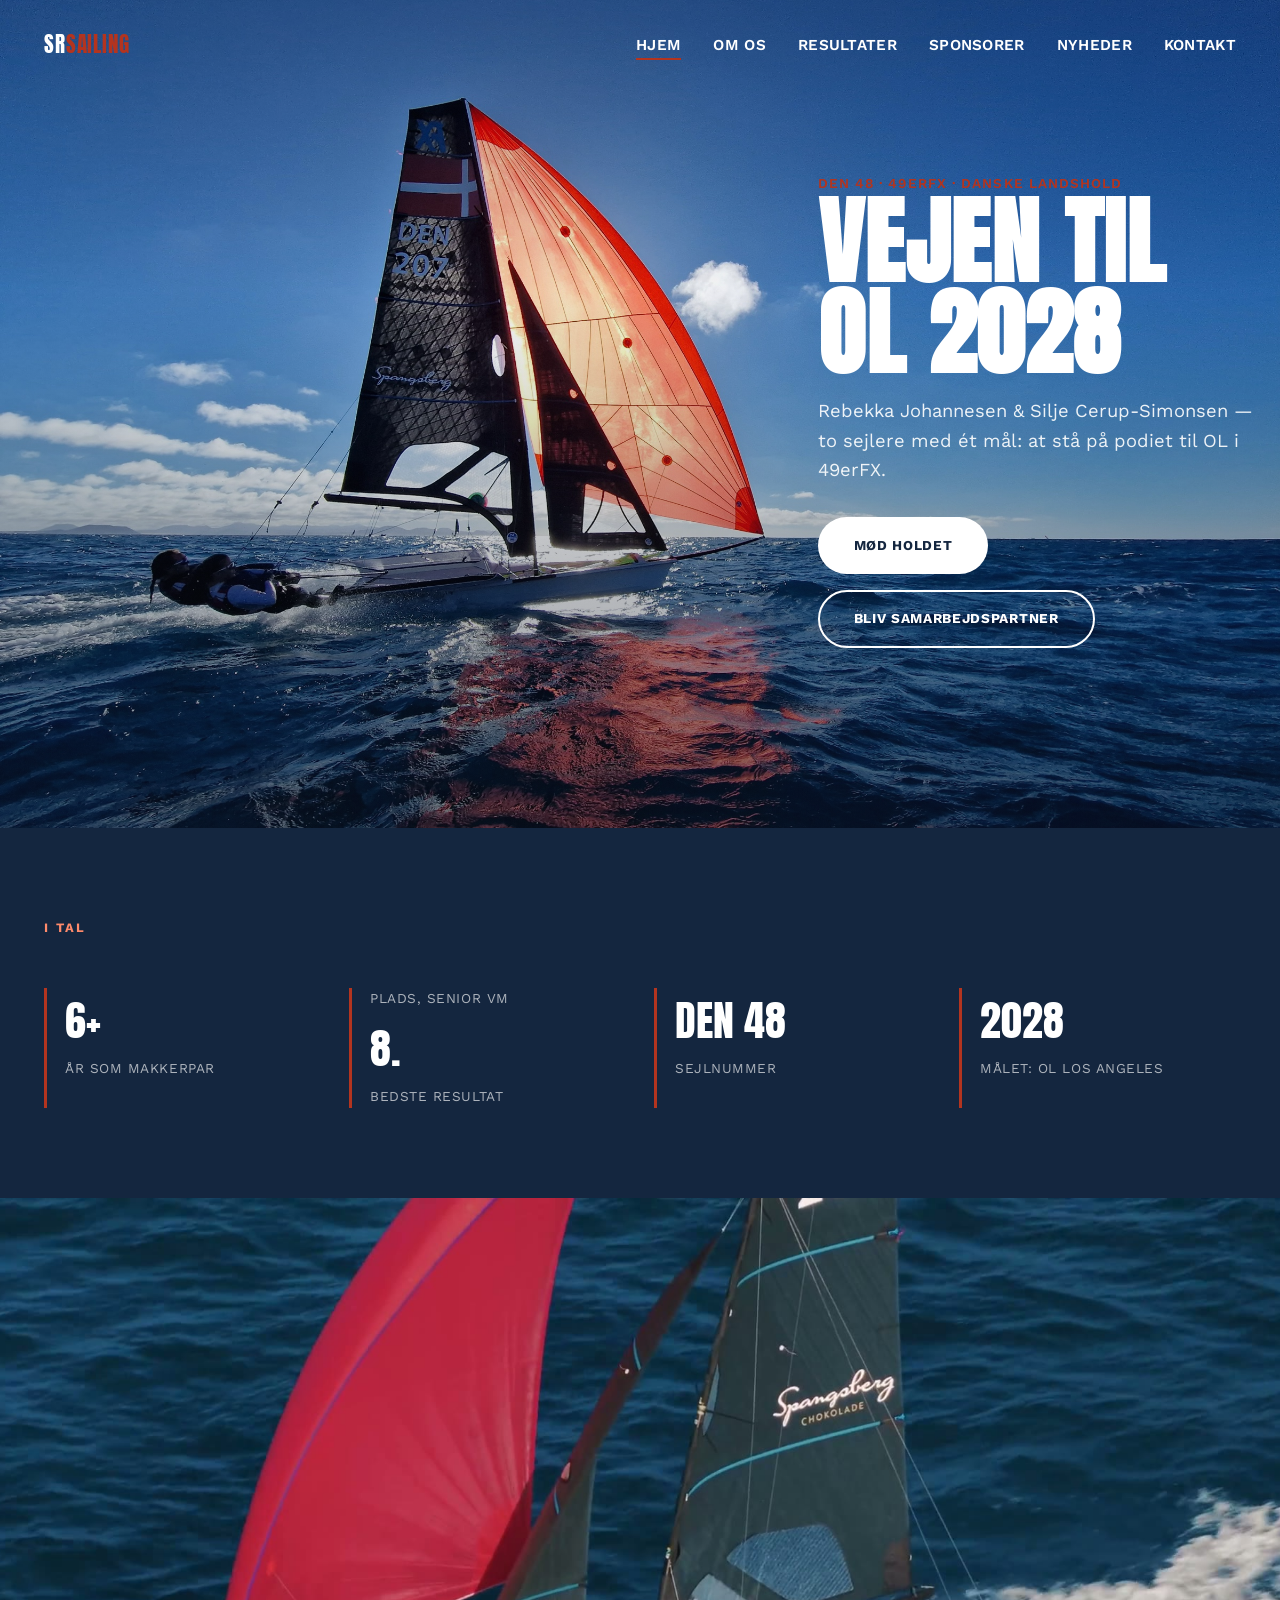
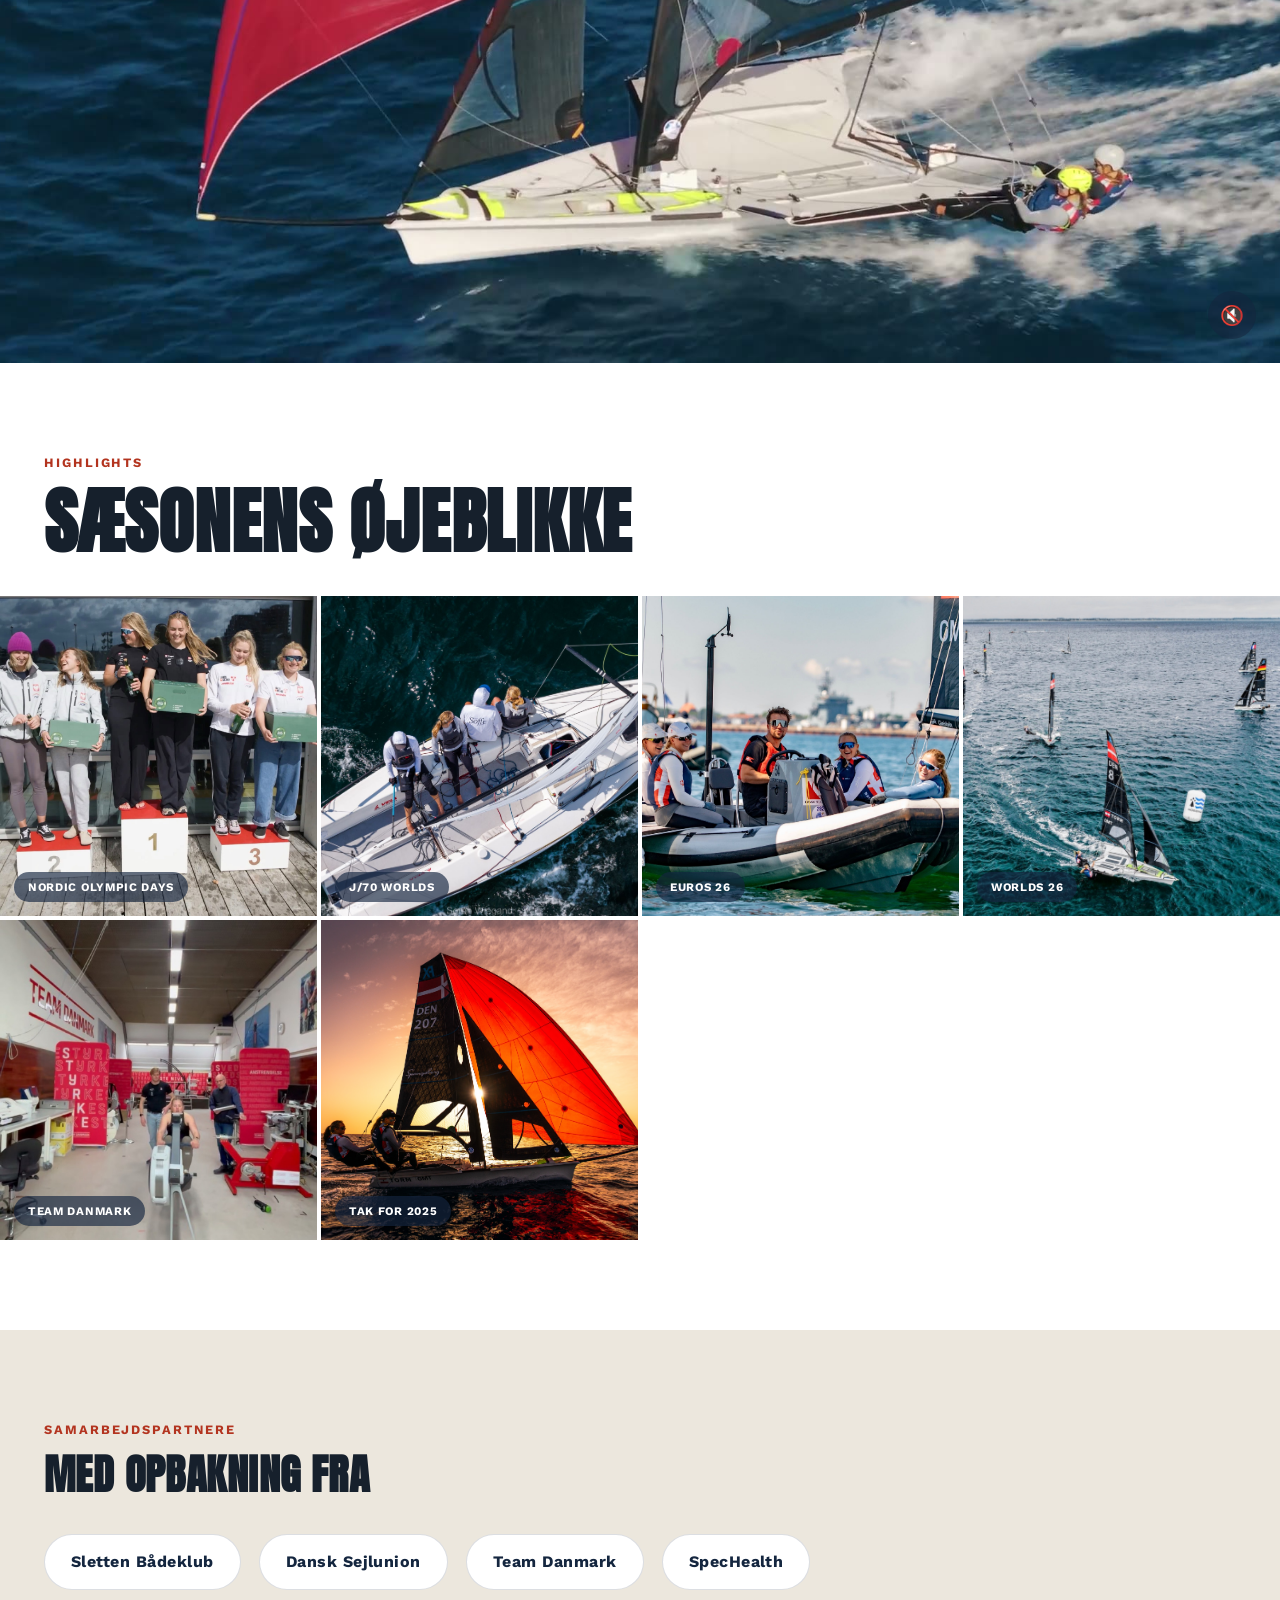
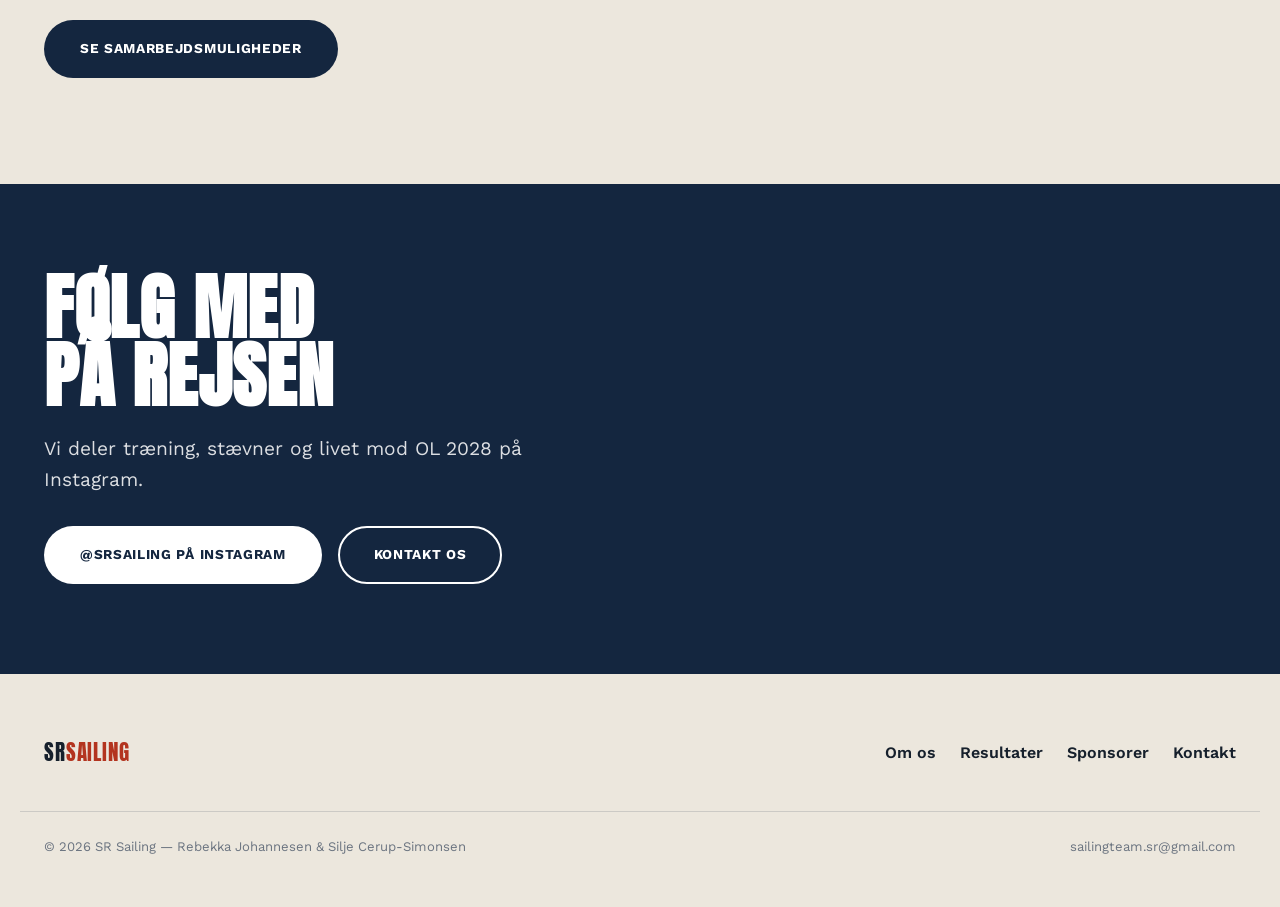
==== index.html @ 43869b96 "Move marquee to bottom of Nyheder hero, bigger text, lighter photo overlay - Marquee now sits at the" ====
<!DOCTYPE html>
<html lang="da">
<head>
<meta charset="UTF-8">
<meta name="viewport" content="width=device-width, initial-scale=1.0">
<title>SR Sailing — DEN 48 · Vejen til OL 2028</title>
<meta name="description" content="Rebekka Johannesen &amp; Silje Cerup-Simonsen sejler 49erFX DEN 48 på det danske landshold, med kurs mod OL 2028.">
<link rel="preconnect" href="https://fonts.googleapis.com">
<link href="https://fonts.googleapis.com/css2?family=Anton&family=Work+Sans:wght@400;500;600;700;800&display=swap" rel="stylesheet">
<link rel="stylesheet" href="assets/css/style.css">
</head>
<body>

<header class="site-header">
  <div class="container">
    <a href="index.html" class="brand">SR<span>SAILING</span></a>
    <button class="nav-toggle" aria-label="Menu">&#9776;</button>
    <ul class="nav-links">
      <li><a href="index.html" class="active">Hjem</a></li>
      <li><a href="om-os.html">Om os</a></li>
      <li><a href="resultater.html">Resultater</a></li>
      <li><a href="sponsorer.html">Sponsorer</a></li>
      <li><a href="blog.html">Nyheder</a></li>
      <li><a href="kontakt.html">Kontakt</a></li>
    </ul>
  </div>
</header>

<section class="hero" style="background-image: url('assets/images/bluesky-spinnaker.jpg');">
  <div class="container hero-content align-right">
    <span class="hero-meta">DEN 48 · 49erFX · Danske Landshold</span>
    <h1>Vejen til OL 2028</h1>
    <p>Rebekka Johannesen &amp; Silje Cerup-Simonsen — to sejlere med ét mål: at stå på podiet til OL i 49erFX.</p>
    <div class="hero-actions">
      <a href="om-os.html" class="btn btn-light">Mød holdet</a>
      <a href="sponsorer.html" class="btn btn-outline">Bliv samarbejdspartner</a>
    </div>
  </div>
</section>

<section class="section-navy">
  <div class="container">
    <span class="eyebrow">I tal</span>
    <div class="stats-row reveal">
      <div class="stat">
        <span class="num">6+</span>
        <span class="label">År som makkerpar</span>
      </div>
      <div class="stat">
        <span class="label" style="display:block; margin-bottom:6px;">Plads, Senior VM</span>
        <span class="num">8.</span>
        <span class="label">Bedste resultat</span>
      </div>
      <div class="stat">
        <span class="num">DEN 48</span>
        <span class="label">Sejlnummer</span>
      </div>
      <div class="stat">
        <span class="num">2028</span>
        <span class="label">Målet: OL Los Angeles</span>
      </div>
    </div>
  </div>
</section>

<div class="video-feature">
  <video id="lanzarote-video" autoplay muted loop playsinline webkit-playsinline preload="auto" poster="assets/images/lanzarote-sejlads-poster.jpg">
    <source src="assets/video/lanzarote-sejlads.mp4" type="video/mp4">
  </video>
  <button class="mute-toggle" type="button" aria-label="Slå lyd til/fra">&#128264;</button>
  <script>
    (function () {
      var v = document.getElementById("lanzarote-video");
      if (v) { v.muted = true; v.play().catch(function () {}); }
    })();
  </script>
</div>

<section>
  <div class="container">
    <span class="eyebrow">Highlights</span>
    <h2 class="big-title">Sæsonens øjeblikke</h2>
  </div>
  <div class="gallery reveal">
    <a class="gallery-item" href="blog.html#nordic-olympic-days">
      <img src="assets/images/nordic-olympic-days.jpg" alt="Sejrspodie ved Nordic Olympic Days" style="object-position: top;">
      <span class="tag">Nordic Olympic Days</span>
    </a>
    <a class="gallery-item" href="blog.html#j70-worlds">
      <img src="assets/images/j70-worlds.jpg" alt="Rebekka og Silje til J/70 Mixed Plus Worlds">
      <span class="tag">J/70 Worlds</span>
    </a>
    <a class="gallery-item" href="blog.html#euros26">
      <img src="assets/images/euros26-rib.jpg" alt="Holdet efter en sejlads til EM 2026">
      <span class="tag">Euros 26</span>
    </a>
    <a class="gallery-item" href="blog.html#worlds26">
      <img src="assets/images/worlds26-start.jpg" alt="Runder mærket ved VM i Quiberon" style="object-position: bottom;">
      <span class="tag">Worlds 26</span>
    </a>
    <a class="gallery-item" href="blog.html#team-danmark">
      <img src="assets/images/team-danmark-test.jpg" alt="Fysisk test hos Team Danmark">
      <span class="tag">Team Danmark</span>
    </a>
    <a class="gallery-item" href="blog.html#tak-2025">
      <img src="assets/images/hero-sunset.jpg" alt="DEN 48 i solnedgang">
      <span class="tag">Tak for 2025</span>
    </a>
  </div>
</section>

<section class="section-cream">
  <div class="container reveal">
    <span class="eyebrow">Samarbejdspartnere</span>
    <h2 class="big-title" style="font-size: clamp(1.8rem, 4vw, 2.6rem);">Med opbakning fra</h2>
    <div class="sponsor-list">
      <a class="sponsor-pill" href="sponsorer.html#sletten-baadeklub">Sletten Bådeklub</a>
      <a class="sponsor-pill" href="sponsorer.html#dansk-sejlunion">Dansk Sejlunion</a>
      <a class="sponsor-pill" href="sponsorer.html#team-danmark">Team Danmark</a>
      <a class="sponsor-pill" href="sponsorer.html#spechealth">SpecHealth</a>
    </div>
    <p style="margin-top: 30px;"><a href="sponsorer.html" class="btn btn-navy">Se samarbejdsmuligheder</a></p>
  </div>
</section>

<section class="section-navy">
  <div class="container reveal">
    <h2 class="big-title">Følg med<br>på rejsen</h2>
    <p class="lede" style="margin-top: 20px; opacity: 0.85;">Vi deler træning, stævner og livet mod OL 2028 på Instagram.</p>
    <div class="hero-actions" style="margin-top: 30px;">
      <a href="https://www.instagram.com/srsailing" target="_blank" rel="noopener" class="btn btn-light">@srsailing på Instagram</a>
      <a href="kontakt.html" class="btn btn-outline">Kontakt os</a>
    </div>
  </div>
</section>

<footer class="site-footer">
  <div class="container">
    <a href="index.html" class="brand">SR<span>SAILING</span></a>
    <ul class="footer-links" style="list-style:none; padding:0;">
      <li><a href="om-os.html">Om os</a></li>
      <li><a href="resultater.html">Resultater</a></li>
      <li><a href="sponsorer.html">Sponsorer</a></li>
      <li><a href="kontakt.html">Kontakt</a></li>
    </ul>
  </div>
  <div class="container footer-bottom">
    <span>&copy; 2026 SR Sailing — Rebekka Johannesen &amp; Silje Cerup-Simonsen</span>
    <span>sailingteam.sr@gmail.com</span>
  </div>
</footer>

<script src="assets/js/main.js"></script>
</body>
</html>
---- assets/css/style.css ----
/* SR Sailing — DEN 48 · 49erFX · OL 2028 */

:root {
  --navy: #14263f;
  --navy-light: #1f3a5c;
  --cream: #ece7dd;
  --white: #ffffff;
  --ink: #16202c;
  --red: #b3341f;
  --muted: #6b7480;
  --radius-pill: 999px;
  --max-width: 1240px;
}

* { box-sizing: border-box; }
html { scroll-behavior: smooth; }

body {
  margin: 0;
  font-family: "Work Sans", -apple-system, BlinkMacSystemFont, "Segoe UI", sans-serif;
  color: var(--ink);
  background: var(--white);
  line-height: 1.6;
}

h1, h2, h3, .display {
  font-family: "Anton", "Arial Narrow", sans-serif;
  text-transform: uppercase;
  letter-spacing: 0.01em;
  line-height: 0.95;
  margin: 0;
}

a { color: inherit; text-decoration: none; }
img { max-width: 100%; display: block; }

.container {
  max-width: var(--max-width);
  margin: 0 auto;
  padding: 0 24px;
}

/* ---------- Header / Nav ---------- */

.site-header {
  position: absolute;
  top: 0; left: 0; right: 0;
  z-index: 50;
  padding: 28px 0;
}

.site-header.solid {
  position: relative;
  background: var(--navy);
  padding: 20px 0;
}

.site-header .container {
  display: flex;
  align-items: center;
  justify-content: space-between;
}

.brand {
  font-family: "Anton", sans-serif;
  font-size: 1.3rem;
  color: var(--white);
  letter-spacing: 0.04em;
}

.brand span { color: var(--red); }

.nav-links {
  display: flex;
  gap: 32px;
  list-style: none;
  margin: 0;
  padding: 0;
}

.nav-links a {
  color: var(--white);
  font-weight: 600;
  font-size: 0.95rem;
  letter-spacing: 0.02em;
  text-transform: uppercase;
  border-bottom: 2px solid transparent;
  padding-bottom: 4px;
  transition: border-color 0.2s ease;
}

.nav-links a:hover,
.nav-links a.active {
  border-color: var(--red);
}

.nav-toggle {
  display: none;
  background: none;
  border: none;
  color: var(--white);
  font-size: 1.6rem;
  cursor: pointer;
}

@media (max-width: 820px) {
  .nav-toggle { display: block; }
  .nav-links {
    position: fixed;
    inset: 0 0 0 auto;
    width: 78%;
    max-width: 320px;
    background: var(--navy);
    flex-direction: column;
    padding: 100px 32px;
    gap: 26px;
    transform: translateX(100%);
    transition: transform 0.3s ease;
  }
  .nav-links.open { transform: translateX(0); }
}

/* ---------- Hero ---------- */

.hero {
  position: relative;
  min-height: 92vh;
  display: flex;
  align-items: flex-end;
  color: var(--white);
  background-size: cover;
  background-position: center;
  overflow: hidden;
}

.hero::after {
  content: "";
  position: absolute;
  inset: 0;
  background: linear-gradient(180deg, rgba(10,18,30,0.22) 0%, rgba(10,18,30,0.05) 35%, rgba(10,18,30,0.48) 100%);
}

.hero-content {
  position: relative;
  z-index: 2;
  padding-bottom: 90px;
  min-width: 0;
}

.hero h1 {
  font-size: clamp(2.6rem, 8vw, 6rem);
  max-width: 900px;
}

.hero p {
  margin-top: 18px;
  font-size: 1.15rem;
  max-width: 520px;
  color: rgba(255,255,255,0.9);
}

.hero-meta {
  margin-top: 8px;
  font-weight: 600;
  letter-spacing: 0.08em;
  text-transform: uppercase;
  font-size: 0.85rem;
  color: var(--red);
}

.hero-actions {
  margin-top: 32px;
  display: flex;
  gap: 16px;
  flex-wrap: wrap;
}

.hero-content.align-right {
  text-align: left;
  margin-left: 62%;
  max-width: 38%;
  padding-right: 24px;
  flex-shrink: 0;
}

@media (max-width: 900px) {
  .hero-content.align-right {
    margin-left: 0;
    max-width: none;
    padding-right: 24px;
    flex-shrink: 1;
    width: 100%;
  }
  .hero-content.align-right .hero-actions {
    justify-content: flex-start;
  }
}

/* ---------- Buttons ---------- */

.btn {
  display: inline-block;
  padding: 16px 34px;
  border-radius: var(--radius-pill);
  font-weight: 700;
  text-transform: uppercase;
  letter-spacing: 0.05em;
  font-size: 0.85rem;
  transition: transform 0.15s ease, background 0.2s ease;
  border: 2px solid transparent;
}

.btn:hover { transform: translateY(-2px); }

.btn-light { background: var(--white); color: var(--navy); }
.btn-light:hover { background: var(--cream); }

.btn-outline { border-color: var(--white); color: var(--white); }
.btn-outline:hover { background: var(--white); color: var(--navy); }

.btn-navy { background: var(--navy); color: var(--white); }
.btn-navy:hover { background: var(--navy-light); }

.btn-red { background: var(--red); color: var(--white); }

/* ---------- Sections ---------- */

section { padding: 90px 0; }

.section-navy { background: var(--navy); color: var(--white); }
.section-cream { background: var(--cream); }

.eyebrow {
  text-transform: uppercase;
  letter-spacing: 0.15em;
  font-size: 0.8rem;
  font-weight: 700;
  color: var(--red);
  margin-bottom: 14px;
  display: block;
}

.section-navy .eyebrow { color: #ff8a6b; }

.big-title {
  font-size: clamp(2.2rem, 6vw, 4.5rem);
  margin-bottom: 24px;
}

.two-col {
  display: grid;
  grid-template-columns: 1fr 1fr;
  gap: 60px;
  align-items: start;
}

@media (max-width: 780px) {
  .two-col { grid-template-columns: 1fr; gap: 32px; }
}

.lede { font-size: 1.2rem; max-width: 46ch; }

/* ---------- Stats ---------- */

.stats-row {
  display: grid;
  grid-template-columns: repeat(4, 1fr);
  gap: 28px;
  margin-top: 50px;
}

@media (max-width: 780px) {
  .stats-row { grid-template-columns: repeat(2, 1fr); }
}

.stat {
  border-left: 3px solid var(--red);
  padding-left: 18px;
}

.stat .num {
  font-family: "Anton", sans-serif;
  font-size: 2.6rem;
  display: block;
}

.stat .label {
  font-size: 0.85rem;
  color: var(--muted);
  text-transform: uppercase;
  letter-spacing: 0.04em;
}

.section-navy .stat .label { color: rgba(255,255,255,0.65); }

/* ---------- Gallery ---------- */

.gallery {
  display: grid;
  grid-template-columns: repeat(4, 1fr);
  gap: 4px;
  margin-top: 40px;
}

.gallery img {
  width: 100%;
  height: 320px;
  object-fit: cover;
}

@media (max-width: 900px) {
  .gallery { grid-template-columns: repeat(2, 1fr); }
  .gallery img { height: 220px; }
}

.gallery-item {
  position: relative;
  overflow: hidden;
  display: block;
  cursor: pointer;
}

.gallery-item img {
  transition: transform 0.4s ease;
}

.gallery-item:hover img {
  transform: scale(1.05);
}

.gallery-item .tag {
  position: absolute;
  left: 14px;
  bottom: 14px;
  color: var(--white);
  font-weight: 700;
  text-transform: uppercase;
  font-size: 0.72rem;
  letter-spacing: 0.06em;
  padding: 6px 14px;
  background: rgba(20,38,63,0.65);
  border-radius: var(--radius-pill);
}

/* ---------- Cards ---------- */

.card {
  background: var(--white);
  border-radius: 4px;
  padding: 36px;
  box-shadow: 0 12px 40px rgba(20, 38, 63, 0.08);
}

.people-grid {
  display: grid;
  grid-template-columns: 1fr 1fr;
  gap: 40px;
  margin-top: 50px;
}

@media (max-width: 780px) {
  .people-grid { grid-template-columns: 1fr; }
}

.person-card img {
  width: 100%;
  height: 340px;
  object-fit: cover;
  margin-bottom: 20px;
}

.person-card h3 { font-size: 1.6rem; margin-bottom: 4px; }
.person-role {
  color: var(--red);
  font-weight: 700;
  text-transform: uppercase;
  font-size: 0.8rem;
  letter-spacing: 0.06em;
  display: block;
  margin-bottom: 14px;
}

/* ---------- Timeline / Results ---------- */

.timeline { margin-top: 50px; }

.timeline-group { margin-bottom: 50px; }

.timeline-group h3 {
  font-size: 1.5rem;
  margin-bottom: 22px;
  padding-bottom: 12px;
  border-bottom: 3px solid var(--red);
  display: inline-block;
}

.result-row {
  display: flex;
  justify-content: space-between;
  align-items: baseline;
  gap: 20px;
  padding: 18px 0;
  border-bottom: 1px solid rgba(20,38,63,0.1);
}

.result-row .year {
  font-family: "Anton", sans-serif;
  font-size: 1.1rem;
  color: var(--red);
  min-width: 64px;
}

.result-row .what { flex: 1; font-weight: 600; }
.result-row .place { color: var(--muted); font-size: 0.95rem; }

.badge {
  display: inline-block;
  background: var(--navy);
  color: var(--white);
  font-size: 0.7rem;
  font-weight: 700;
  text-transform: uppercase;
  letter-spacing: 0.05em;
  padding: 4px 10px;
  border-radius: var(--radius-pill);
  margin-left: 10px;
}

/* ---------- Sponsors ---------- */

.sponsor-list {
  display: flex;
  flex-wrap: wrap;
  gap: 18px;
  margin-top: 40px;
}

.sponsor-pill {
  display: inline-block;
  background: rgba(255,255,255,0.08);
  border: 1px solid rgba(255,255,255,0.25);
  padding: 14px 26px;
  border-radius: var(--radius-pill);
  font-weight: 700;
  letter-spacing: 0.03em;
  transition: transform 0.2s ease, box-shadow 0.2s ease;
}

.sponsor-pill:hover {
  transform: translateY(-3px);
  box-shadow: 0 10px 24px rgba(20, 38, 63, 0.15);
}

.section-cream .sponsor-pill {
  background: var(--white);
  border: 1px solid rgba(20,38,63,0.15);
  color: var(--navy);
}

.offer-grid {
  display: grid;
  grid-template-columns: repeat(3, 1fr);
  gap: 30px;
  margin-top: 50px;
}

@media (max-width: 900px) {
  .offer-grid { grid-template-columns: 1fr; }
}

.offer-card h3 {
  font-size: 1.15rem;
  margin-bottom: 12px;
  text-transform: none;
  font-family: "Work Sans", sans-serif;
  font-weight: 800;
}

/* ---------- Blog ---------- */

.post-grid {
  display: grid;
  grid-template-columns: repeat(2, 1fr);
  gap: 36px;
  margin-top: 50px;
}

@media (max-width: 780px) {
  .post-grid { grid-template-columns: 1fr; }
}

.post-card img {
  width: 100%;
  height: 240px;
  object-fit: cover;
  margin-bottom: 20px;
}

.post-date {
  text-transform: uppercase;
  font-size: 0.78rem;
  letter-spacing: 0.06em;
  color: var(--red);
  font-weight: 700;
}

.post-card h3 { margin-top: 8px; font-size: 1.4rem; }

/* ---------- Contact ---------- */

.contact-grid {
  display: grid;
  grid-template-columns: 1fr 1fr;
  gap: 50px;
  margin-top: 40px;
}

@media (max-width: 780px) {
  .contact-grid { grid-template-columns: 1fr; }
}

.contact-item {
  padding: 26px 0;
  border-bottom: 1px solid rgba(255,255,255,0.15);
}

.contact-item .label {
  text-transform: uppercase;
  font-size: 0.78rem;
  letter-spacing: 0.06em;
  color: rgba(255,255,255,0.6);
  display: block;
  margin-bottom: 6px;
}

.contact-item a, .contact-item span.value {
  font-size: 1.2rem;
  font-weight: 700;
}

/* ---------- Footer ---------- */

.site-footer {
  background: var(--cream);
  padding: 50px 0;
}

.site-footer .container {
  display: flex;
  justify-content: space-between;
  align-items: center;
  flex-wrap: wrap;
  gap: 20px;
}

.site-footer .brand { color: var(--ink); }
.site-footer .brand span { color: var(--red); }

.footer-links {
  display: flex;
  gap: 24px;
  font-weight: 600;
}

.footer-bottom {
  margin-top: 30px;
  padding-top: 24px;
  border-top: 1px solid rgba(20,38,63,0.15);
  font-size: 0.82rem;
  color: var(--muted);
  display: flex;
  justify-content: space-between;
  flex-wrap: wrap;
  gap: 10px;
}

/* ---------- Page hero (inner pages) ---------- */

.page-hero {
  background: var(--navy);
  color: var(--white);
  padding: 180px 0 70px;
}

.page-hero .eyebrow { color: #ff8a6b; }
.page-hero h1 {
  font-size: clamp(2.2rem, 7vw, 4rem);
  animation: slideInLeft 0.7s cubic-bezier(0.2, 0.8, 0.2, 1) both;
}

.page-hero .eyebrow {
  display: inline-block;
  animation: slideInLeft 0.5s cubic-bezier(0.2, 0.8, 0.2, 1) both;
}

@keyframes slideInLeft {
  from {
    opacity: 0;
    transform: translateX(-50px);
  }
  to {
    opacity: 1;
    transform: translateX(0);
  }
}

@media (prefers-reduced-motion: reduce) {
  .page-hero h1,
  .page-hero .eyebrow {
    animation: none;
  }
}

.reveal {
  opacity: 0;
  transform: translateY(28px);
  transition: opacity 0.7s ease, transform 0.7s ease;
}

.reveal.is-visible {
  opacity: 1;
  transform: translateY(0);
}

@media (prefers-reduced-motion: reduce) {
  .reveal {
    opacity: 1;
    transform: none;
    transition: none;
  }
}

.sr-only {
  position: absolute;
  width: 1px;
  height: 1px;
  padding: 0;
  margin: -1px;
  overflow: hidden;
  clip: rect(0, 0, 0, 0);
  white-space: nowrap;
  border: 0;
}

.marquee {
  position: relative;
  width: 100%;
  overflow: hidden;
  margin-top: 8px;
}

.marquee-track {
  display: flex;
  width: max-content;
  animation: marqueeScroll 14s linear infinite;
}

.marquee-track span {
  font-family: "Anton", sans-serif;
  text-transform: uppercase;
  font-size: clamp(3rem, 10vw, 6.5rem);
  color: var(--white);
  text-shadow: 0 2px 20px rgba(0,0,0,0.4);
  white-space: nowrap;
  padding-right: 60px;
}

@keyframes marqueeScroll {
  from { transform: translateX(-50%); }
  to { transform: translateX(0%); }
}

@media (prefers-reduced-motion: reduce) {
  .marquee-track {
    animation: none;
  }
}

.page-hero.with-photo {
  position: relative;
  background-size: cover;
  background-position: center;
  min-height: 560px;
  padding: 140px 0 50px;
  overflow: hidden;
  display: flex;
  flex-direction: column;
  justify-content: flex-end;
}

.page-hero.with-photo::after {
  content: "";
  position: absolute;
  inset: 0;
  background: linear-gradient(180deg, rgba(10,18,30,0.08) 0%, rgba(10,18,30,0.02) 40%, rgba(10,18,30,0.55) 100%);
}

.page-hero.with-photo .container {
  position: relative;
  z-index: 2;
}

.full-photo {
  height: 60vh;
  min-height: 380px;
  background-size: cover;
  background-position: center;
}

/* ---------- Full-bleed feature video (no controls, autoplay muted) ---------- */

.video-feature {
  position: relative;
  width: 100%;
  height: 85vh;
  min-height: 420px;
  max-height: 820px;
  background: #000;
  overflow: hidden;
}

.video-feature video {
  width: 100%;
  height: 100%;
  object-fit: cover;
  display: block;
  pointer-events: none;
}

.mute-toggle {
  position: absolute;
  right: 24px;
  bottom: 24px;
  z-index: 3;
  width: 48px;
  height: 48px;
  border-radius: 50%;
  border: none;
  background: rgba(20, 38, 63, 0.55);
  color: var(--white);
  font-size: 1.2rem;
  cursor: pointer;
  display: flex;
  align-items: center;
  justify-content: center;
  transition: background 0.2s ease;
}

.mute-toggle:hover {
  background: rgba(20, 38, 63, 0.8);
}

/* ---------- Video embeds ---------- */

.video-wrap {
  position: relative;
  width: 100%;
  aspect-ratio: 16 / 9;
  margin-top: 40px;
  background: #000;
  overflow: hidden;
}

.video-wrap iframe,
.video-wrap video {
  display: block;
  width: 100%;
  height: 100%;
  border: 0;
  object-fit: cover;
}
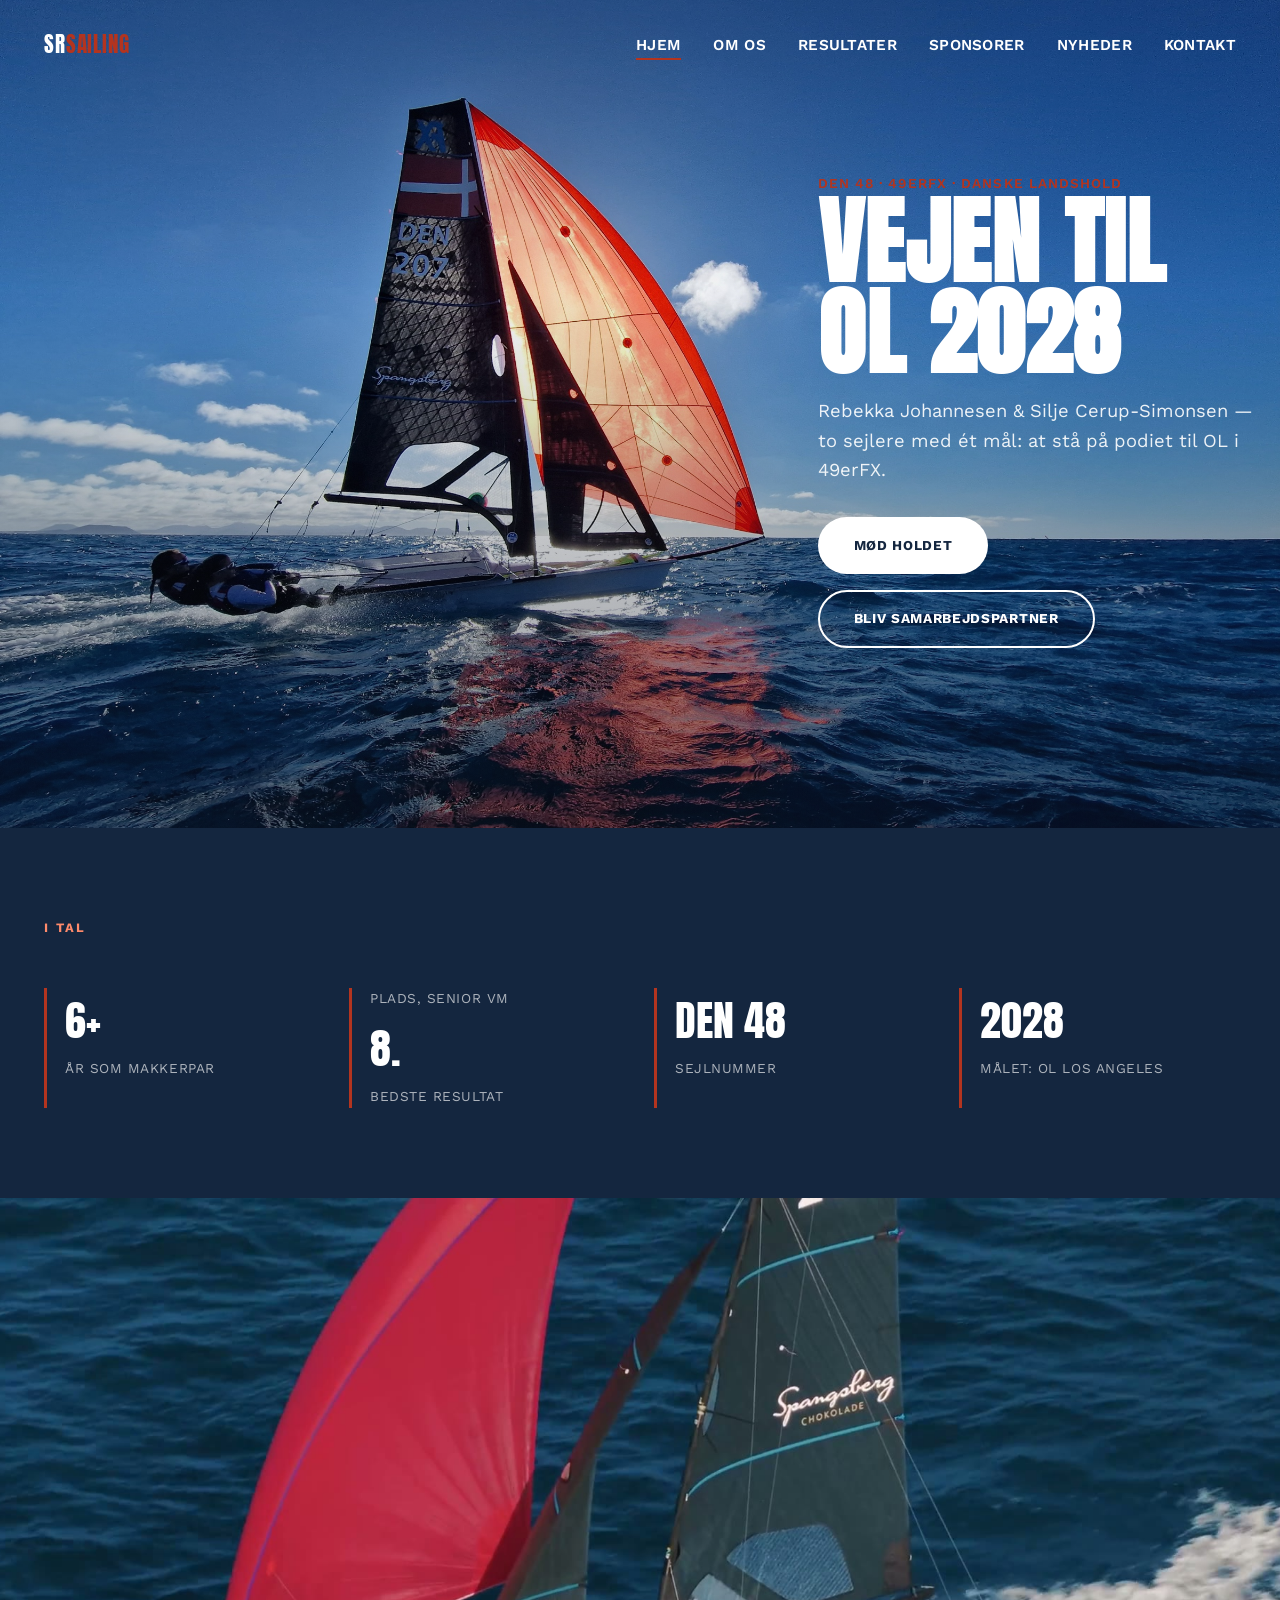
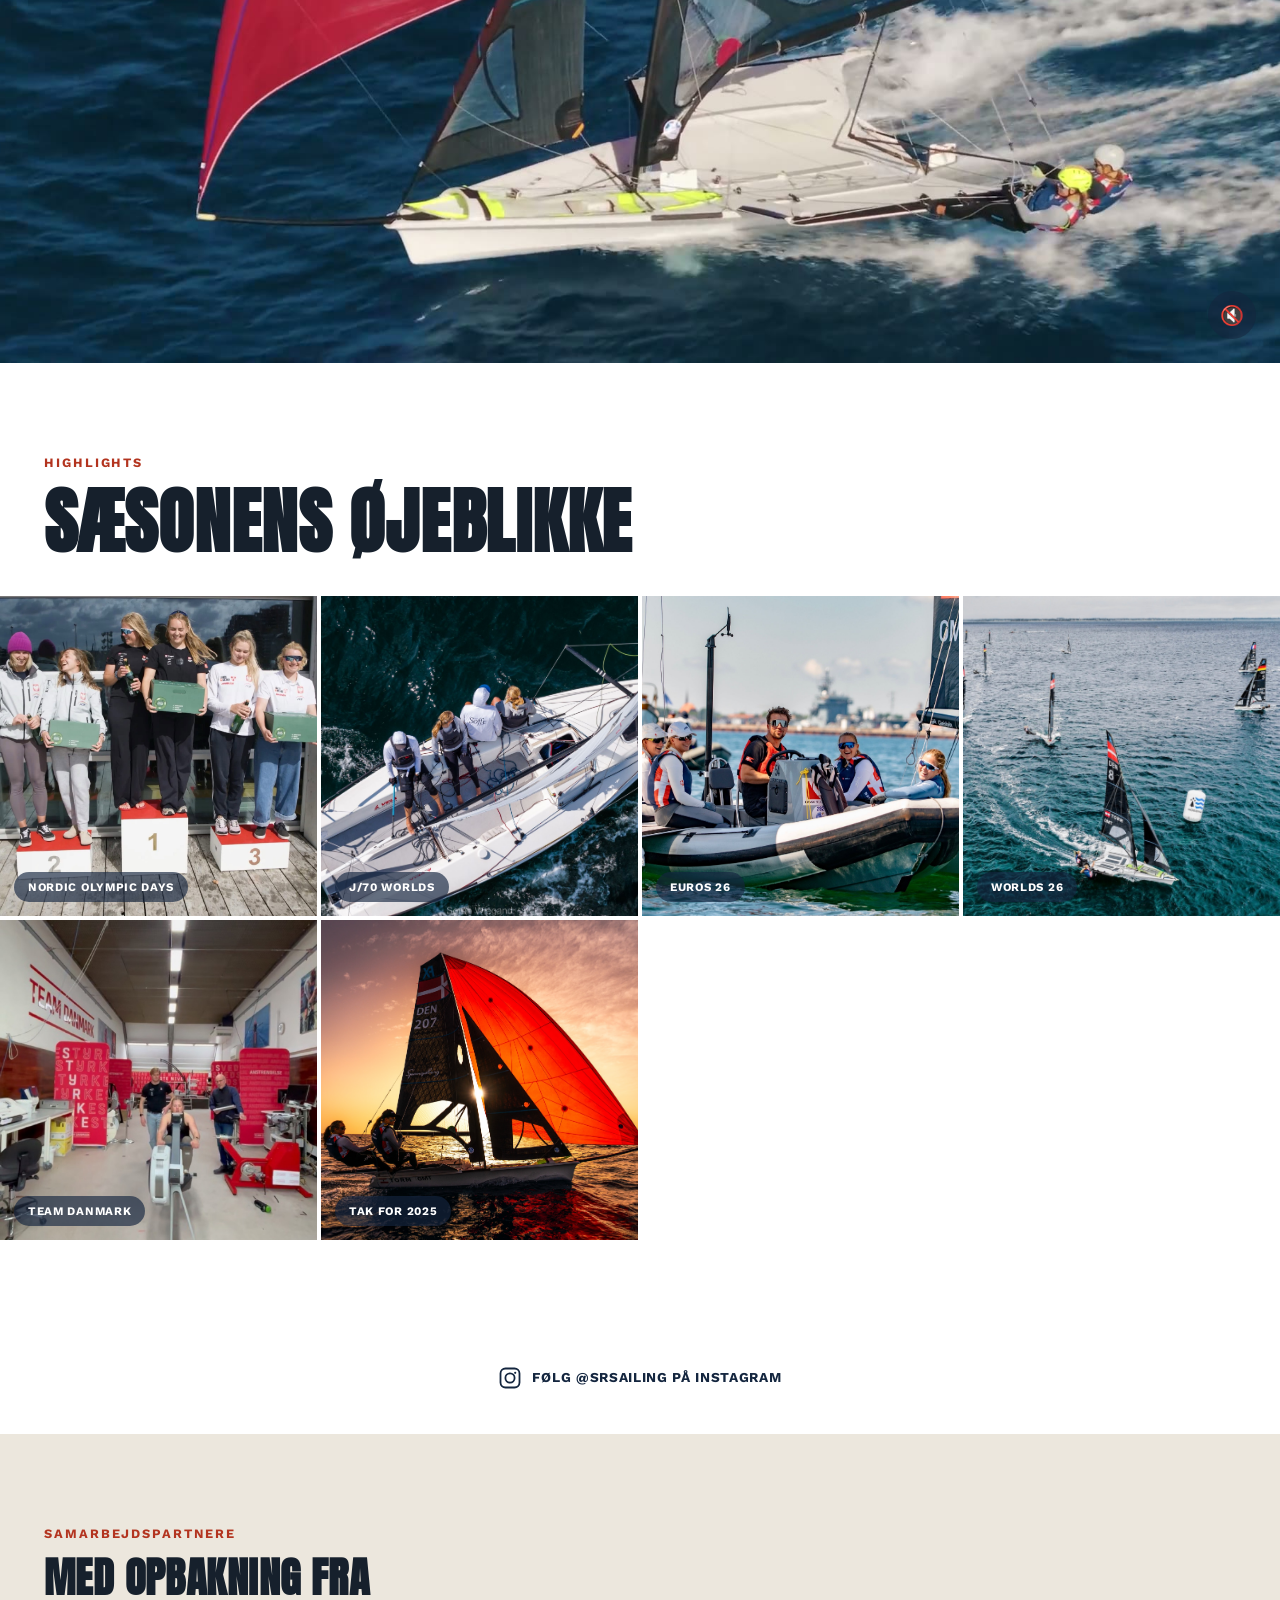
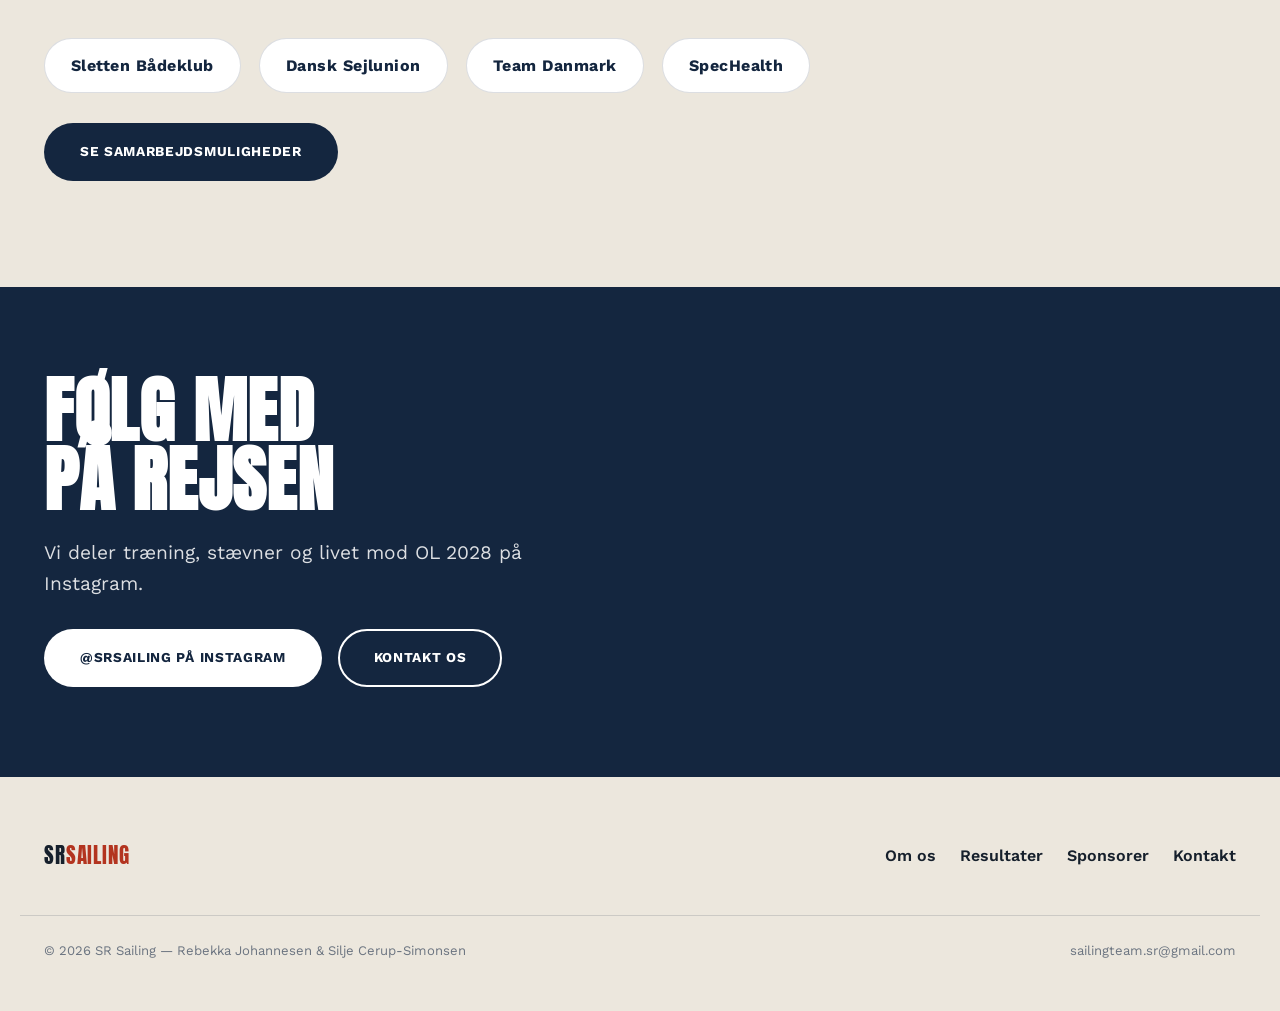
==== commit 5ee3be22: "Fill the gap between highlights and sponsors with an Instagram link Co-Authored-By: Claude Sonnet 5 " ====
--- a/index.html
+++ b/index.html
@@ -109,6 +109,17 @@
   </div>
 </section>
 
+<div class="ig-strip">
+  <a class="ig-link" href="https://www.instagram.com/srsailing" target="_blank" rel="noopener">
+    <svg viewBox="0 0 24 24" fill="none" stroke="currentColor" stroke-width="1.8" aria-hidden="true">
+      <rect x="2.5" y="2.5" width="19" height="19" rx="5"/>
+      <circle cx="12" cy="12" r="4.6"/>
+      <circle cx="17.2" cy="6.8" r="1.1" fill="currentColor" stroke="none"/>
+    </svg>
+    <span>Følg @srsailing på Instagram</span>
+  </a>
+</div>
+
 <section class="section-cream">
   <div class="container reveal">
     <span class="eyebrow">Samarbejdspartnere</span>
--- a/assets/css/style.css
+++ b/assets/css/style.css
@@ -630,6 +630,33 @@
   }
 }
 
+.ig-strip {
+  text-align: center;
+  padding: 36px 24px;
+}
+
+.ig-link {
+  display: inline-flex;
+  align-items: center;
+  gap: 10px;
+  font-weight: 700;
+  text-transform: uppercase;
+  letter-spacing: 0.05em;
+  font-size: 0.85rem;
+  color: var(--navy);
+  transition: color 0.2s ease;
+}
+
+.ig-link:hover {
+  color: var(--red);
+}
+
+.ig-link svg {
+  width: 24px;
+  height: 24px;
+  flex-shrink: 0;
+}
+
 .sr-only {
   position: absolute;
   width: 1px;
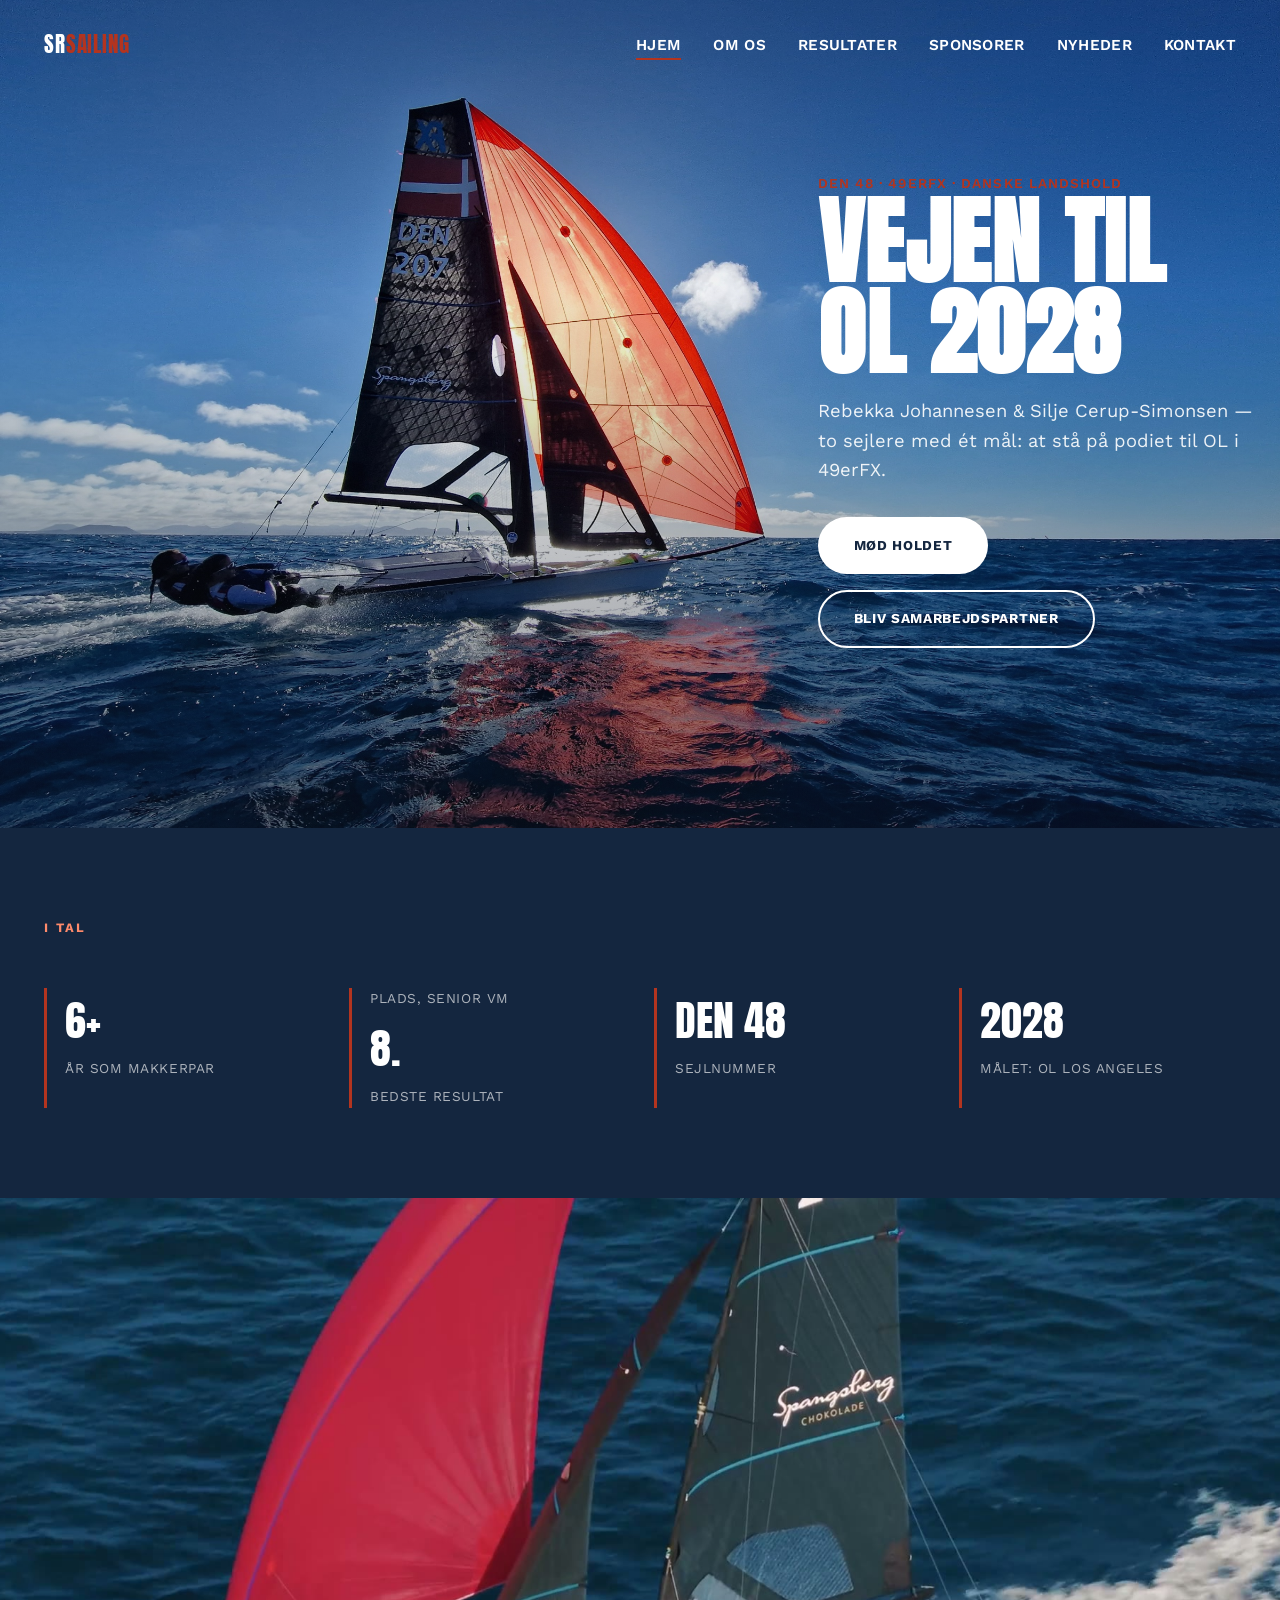
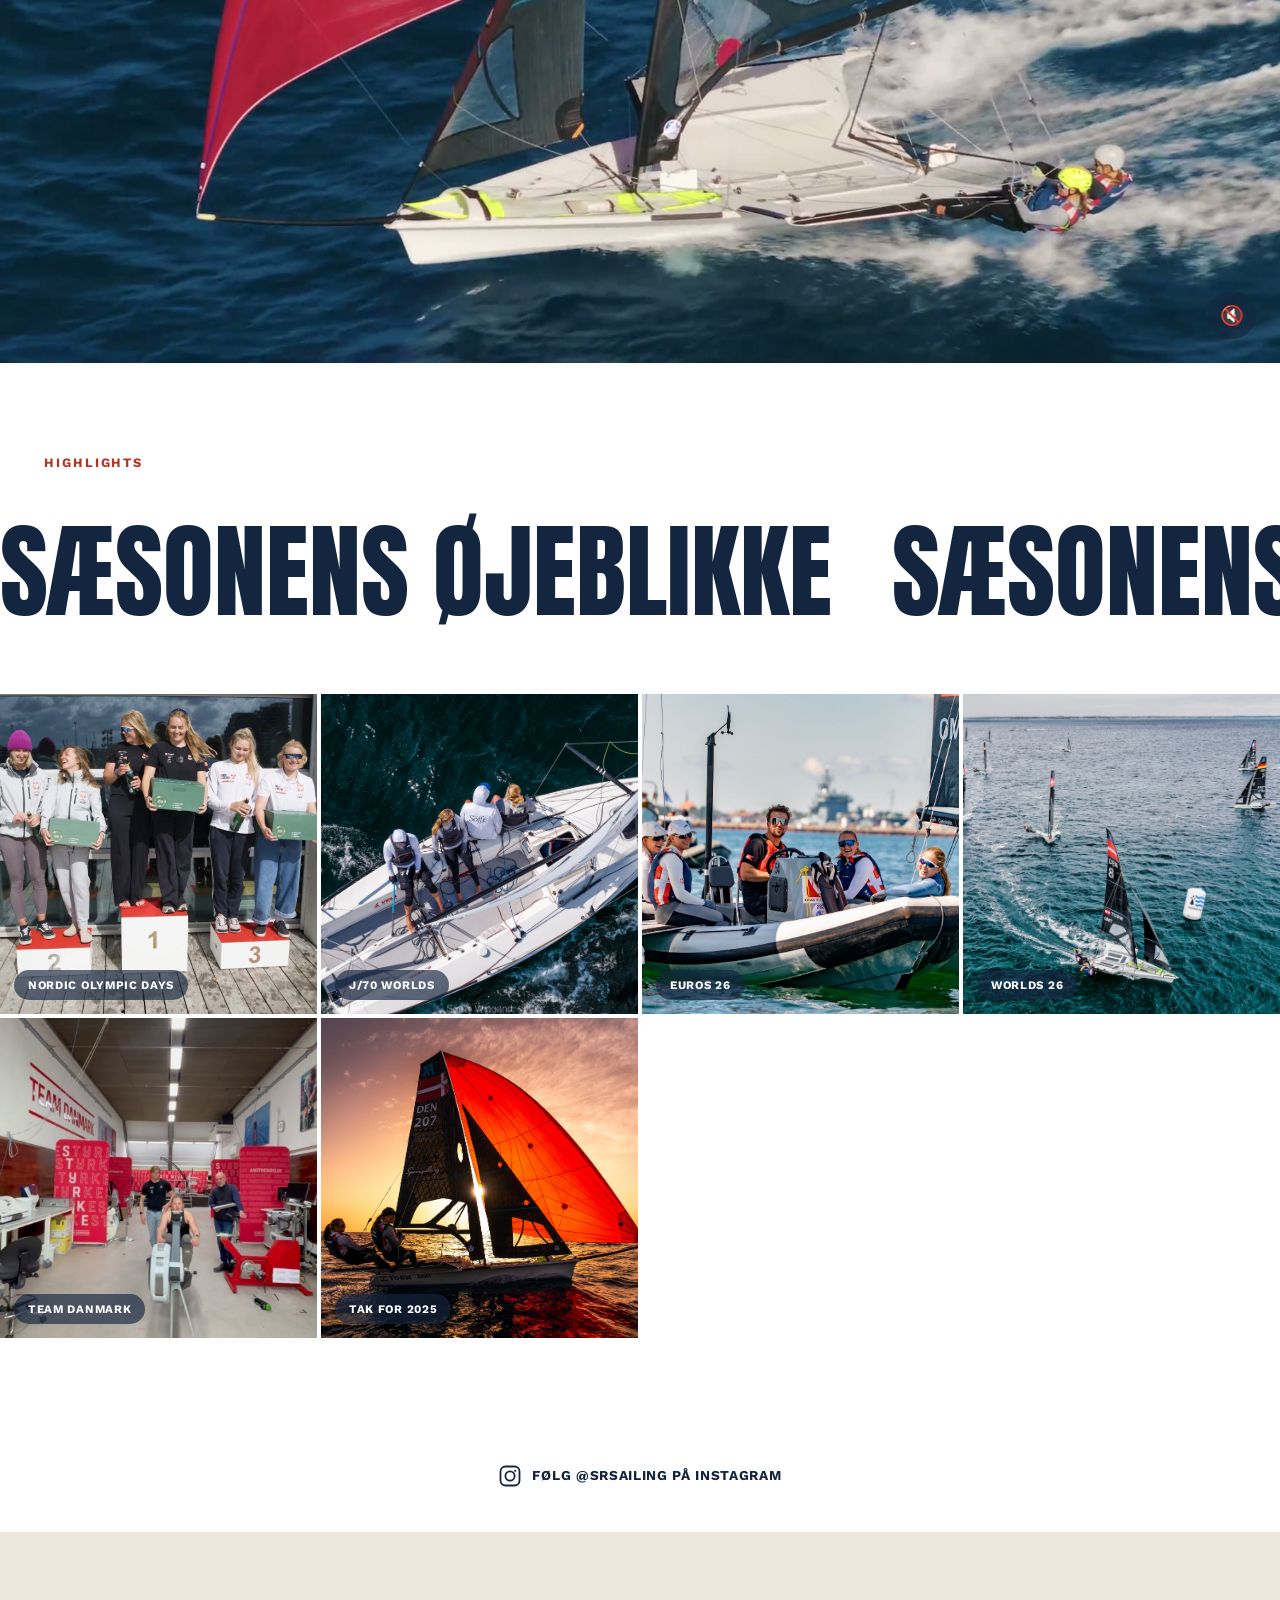
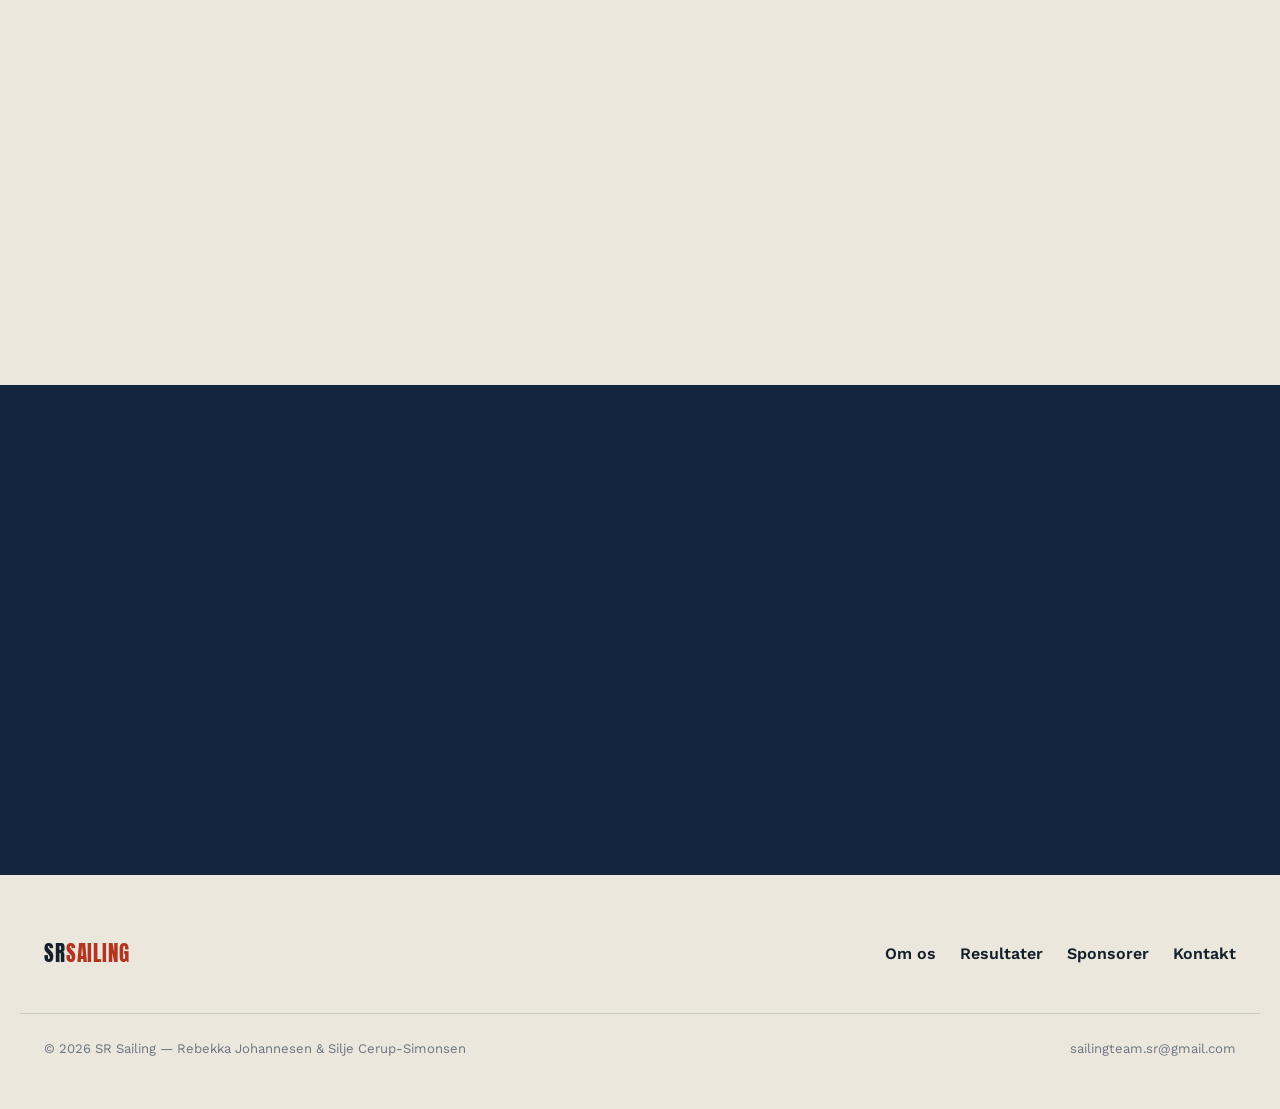
==== commit 0907efb0: "Apply scrolling marquee to homepage highlights heading too Reuses the same marquee pattern as the Ny" ====
--- a/index.html
+++ b/index.html
@@ -79,7 +79,15 @@
 <section>
   <div class="container">
     <span class="eyebrow">Highlights</span>
-    <h2 class="big-title">Sæsonens øjeblikke</h2>
+    <h2 class="sr-only">Sæsonens øjeblikke</h2>
+  </div>
+  <div class="marquee on-light" aria-hidden="true">
+    <div class="marquee-track">
+      <span>Sæsonens øjeblikke</span>
+      <span>Sæsonens øjeblikke</span>
+      <span>Sæsonens øjeblikke</span>
+      <span>Sæsonens øjeblikke</span>
+    </div>
   </div>
   <div class="gallery reveal">
     <a class="gallery-item" href="blog.html#nordic-olympic-days">
--- a/assets/css/style.css
+++ b/assets/css/style.css
@@ -692,6 +692,16 @@
   padding-right: 60px;
 }
 
+.marquee.on-light {
+  margin-top: 0;
+  margin-bottom: 30px;
+}
+
+.marquee.on-light .marquee-track span {
+  color: var(--navy);
+  text-shadow: none;
+}
+
 @keyframes marqueeScroll {
   from { transform: translateX(-50%); }
   to { transform: translateX(0%); }
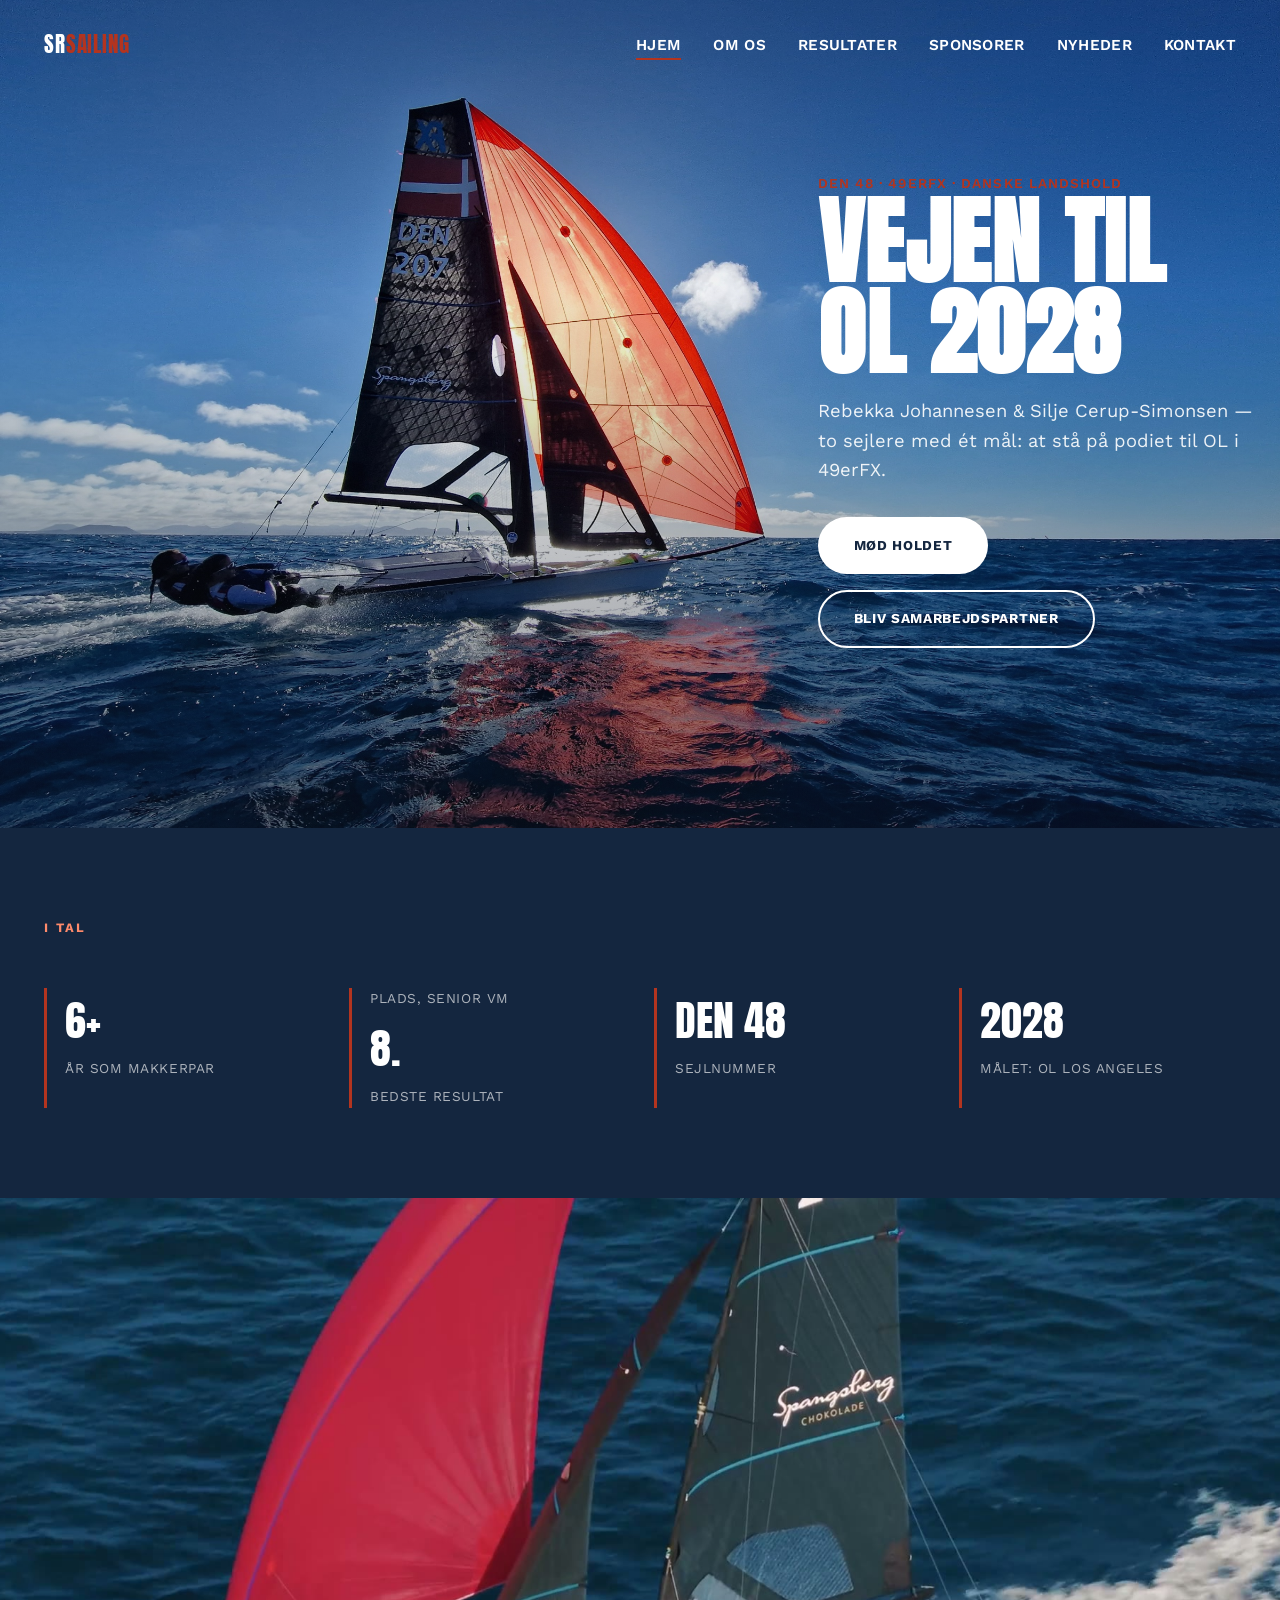
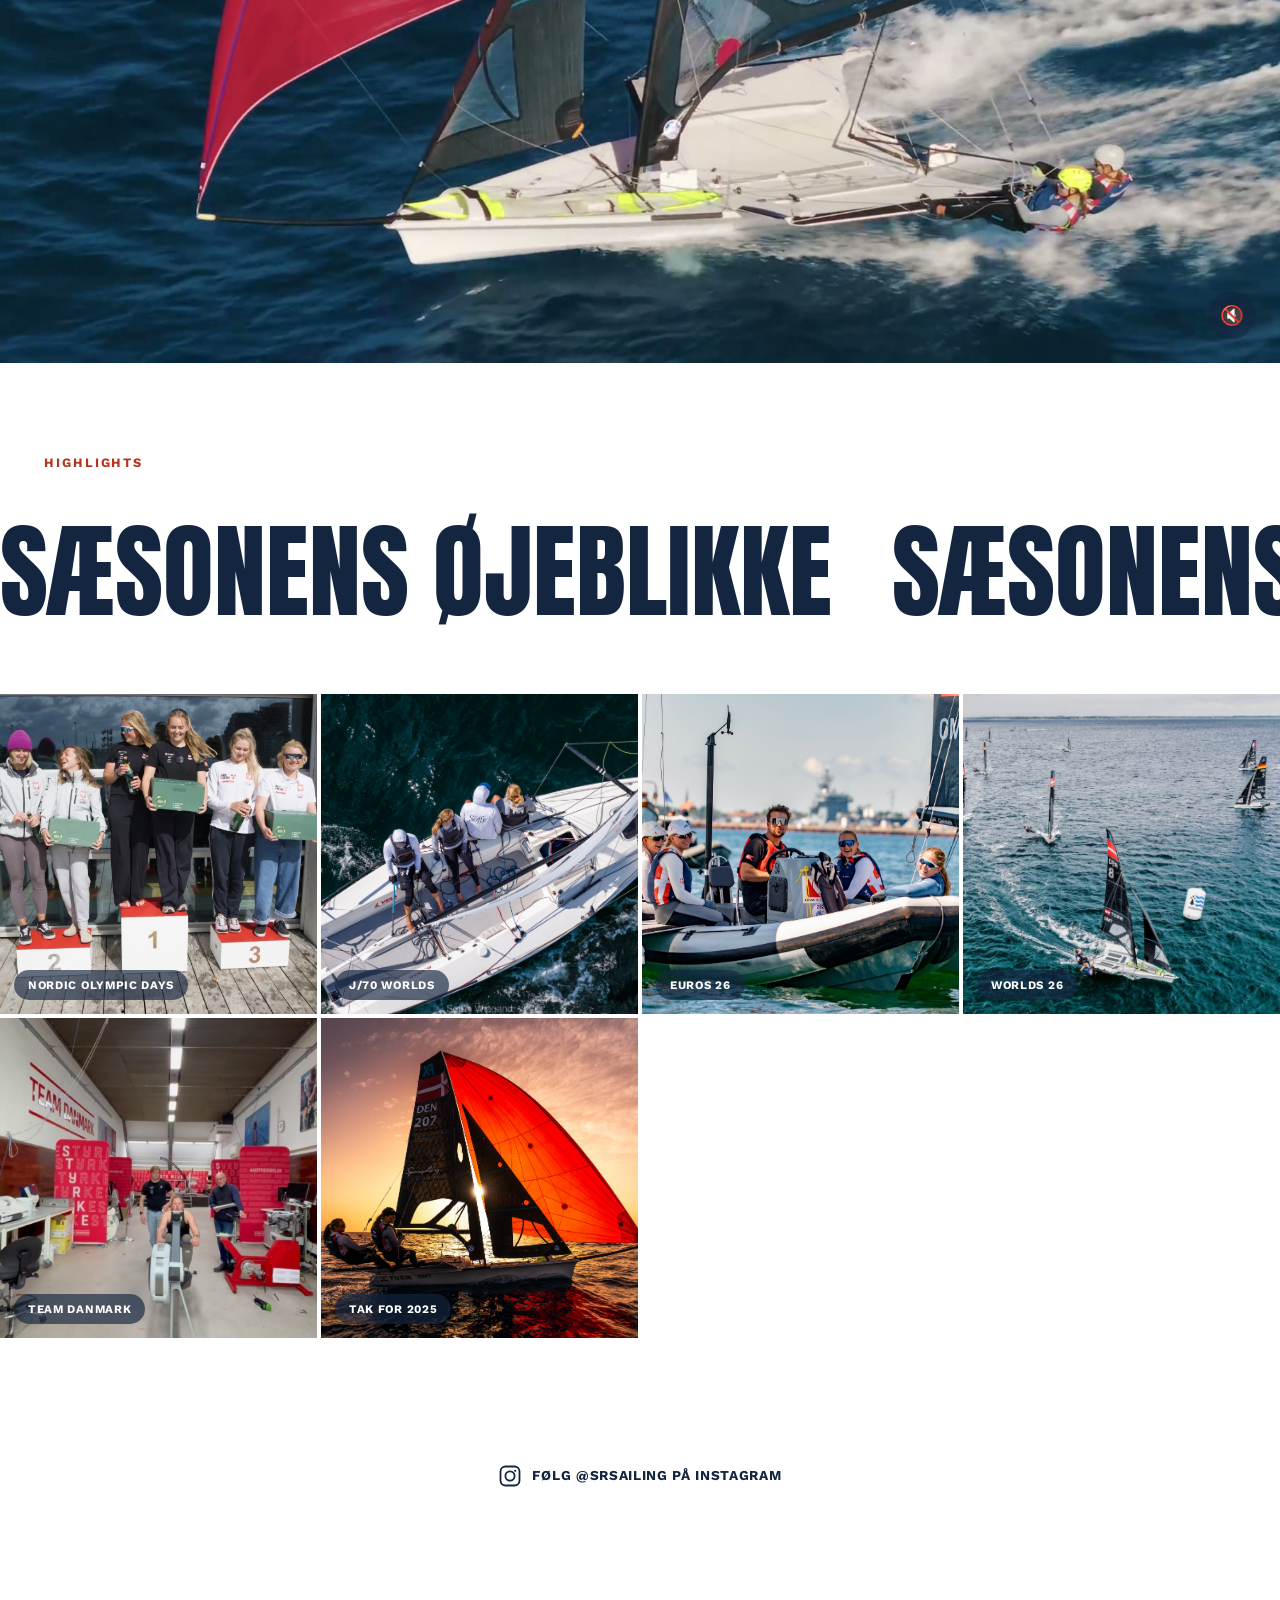
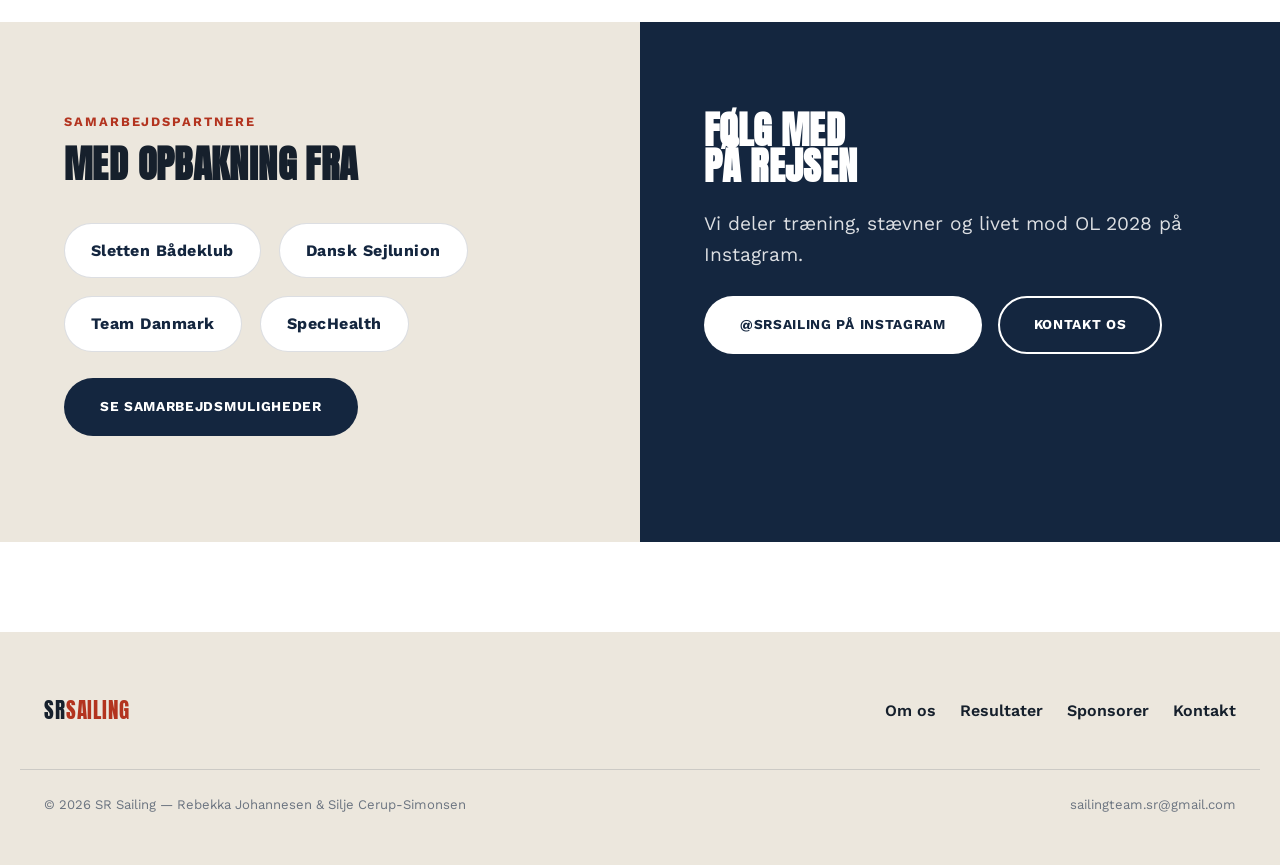
==== commit 185ab445: "Combine sponsors and follow-us sections into a side-by-side split layout Co-Authored-By: Claude Sonn" ====
--- a/index.html
+++ b/index.html
@@ -128,25 +128,22 @@
   </a>
 </div>
 
-<section class="section-cream">
-  <div class="container reveal">
+<section class="split-cta">
+  <div class="split-cta-col section-cream reveal">
     <span class="eyebrow">Samarbejdspartnere</span>
-    <h2 class="big-title" style="font-size: clamp(1.8rem, 4vw, 2.6rem);">Med opbakning fra</h2>
+    <h2 class="big-title" style="font-size: clamp(1.8rem, 3.2vw, 2.4rem);">Med opbakning fra</h2>
     <div class="sponsor-list">
       <a class="sponsor-pill" href="sponsorer.html#sletten-baadeklub">Sletten Bådeklub</a>
       <a class="sponsor-pill" href="sponsorer.html#dansk-sejlunion">Dansk Sejlunion</a>
       <a class="sponsor-pill" href="sponsorer.html#team-danmark">Team Danmark</a>
       <a class="sponsor-pill" href="sponsorer.html#spechealth">SpecHealth</a>
     </div>
-    <p style="margin-top: 30px;"><a href="sponsorer.html" class="btn btn-navy">Se samarbejdsmuligheder</a></p>
+    <p style="margin-top: 26px;"><a href="sponsorer.html" class="btn btn-navy">Se samarbejdsmuligheder</a></p>
   </div>
-</section>
-
-<section class="section-navy">
-  <div class="container reveal">
-    <h2 class="big-title">Følg med<br>på rejsen</h2>
-    <p class="lede" style="margin-top: 20px; opacity: 0.85;">Vi deler træning, stævner og livet mod OL 2028 på Instagram.</p>
-    <div class="hero-actions" style="margin-top: 30px;">
+  <div class="split-cta-col section-navy reveal">
+    <h2 class="big-title" style="font-size: clamp(1.8rem, 3.2vw, 2.4rem);">Følg med<br>på rejsen</h2>
+    <p class="lede" style="margin-top: 16px; opacity: 0.85;">Vi deler træning, stævner og livet mod OL 2028 på Instagram.</p>
+    <div class="hero-actions" style="margin-top: 26px;">
       <a href="https://www.instagram.com/srsailing" target="_blank" rel="noopener" class="btn btn-light">@srsailing på Instagram</a>
       <a href="kontakt.html" class="btn btn-outline">Kontakt os</a>
     </div>
--- a/assets/css/style.css
+++ b/assets/css/style.css
@@ -630,6 +630,21 @@
   }
 }
 
+.split-cta {
+  display: grid;
+  grid-template-columns: 1fr 1fr;
+}
+
+.split-cta-col {
+  padding: 90px clamp(24px, 5vw, 70px);
+}
+
+@media (max-width: 780px) {
+  .split-cta {
+    grid-template-columns: 1fr;
+  }
+}
+
 .ig-strip {
   text-align: center;
   padding: 36px 24px;
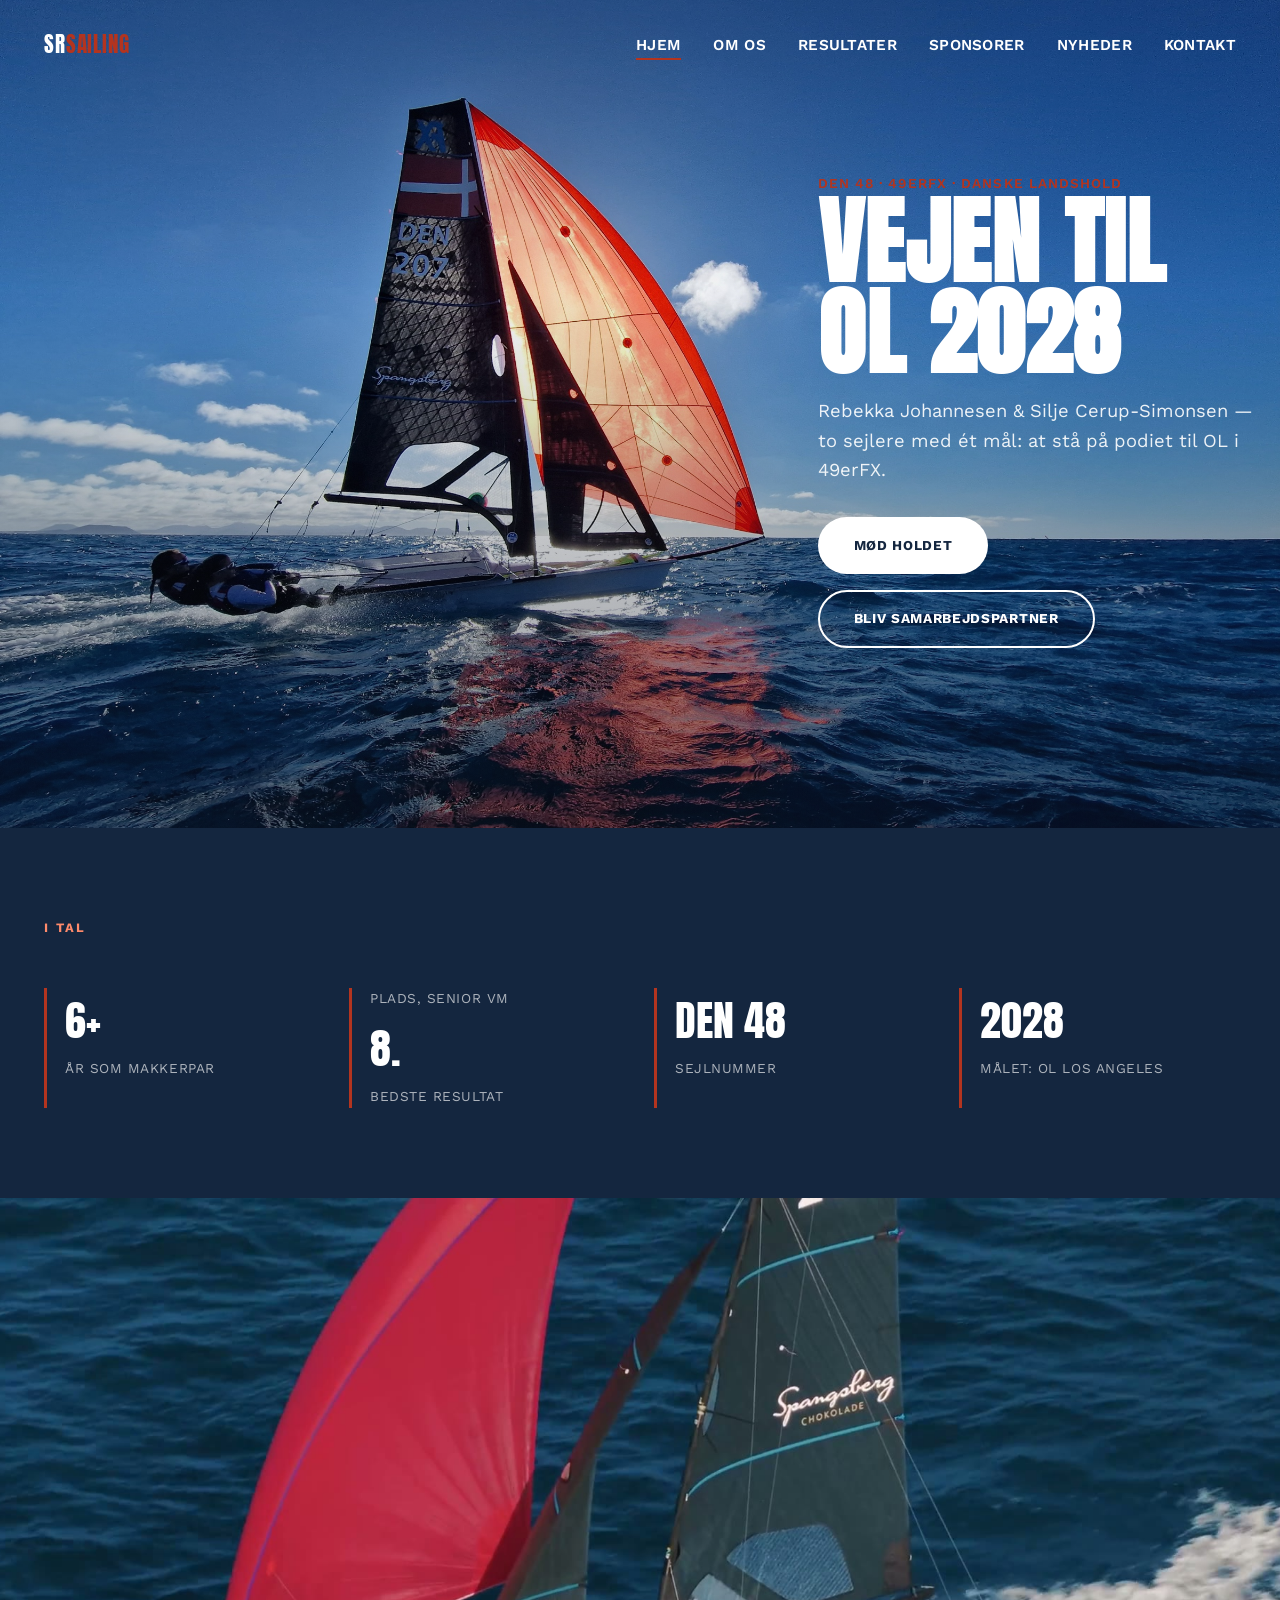
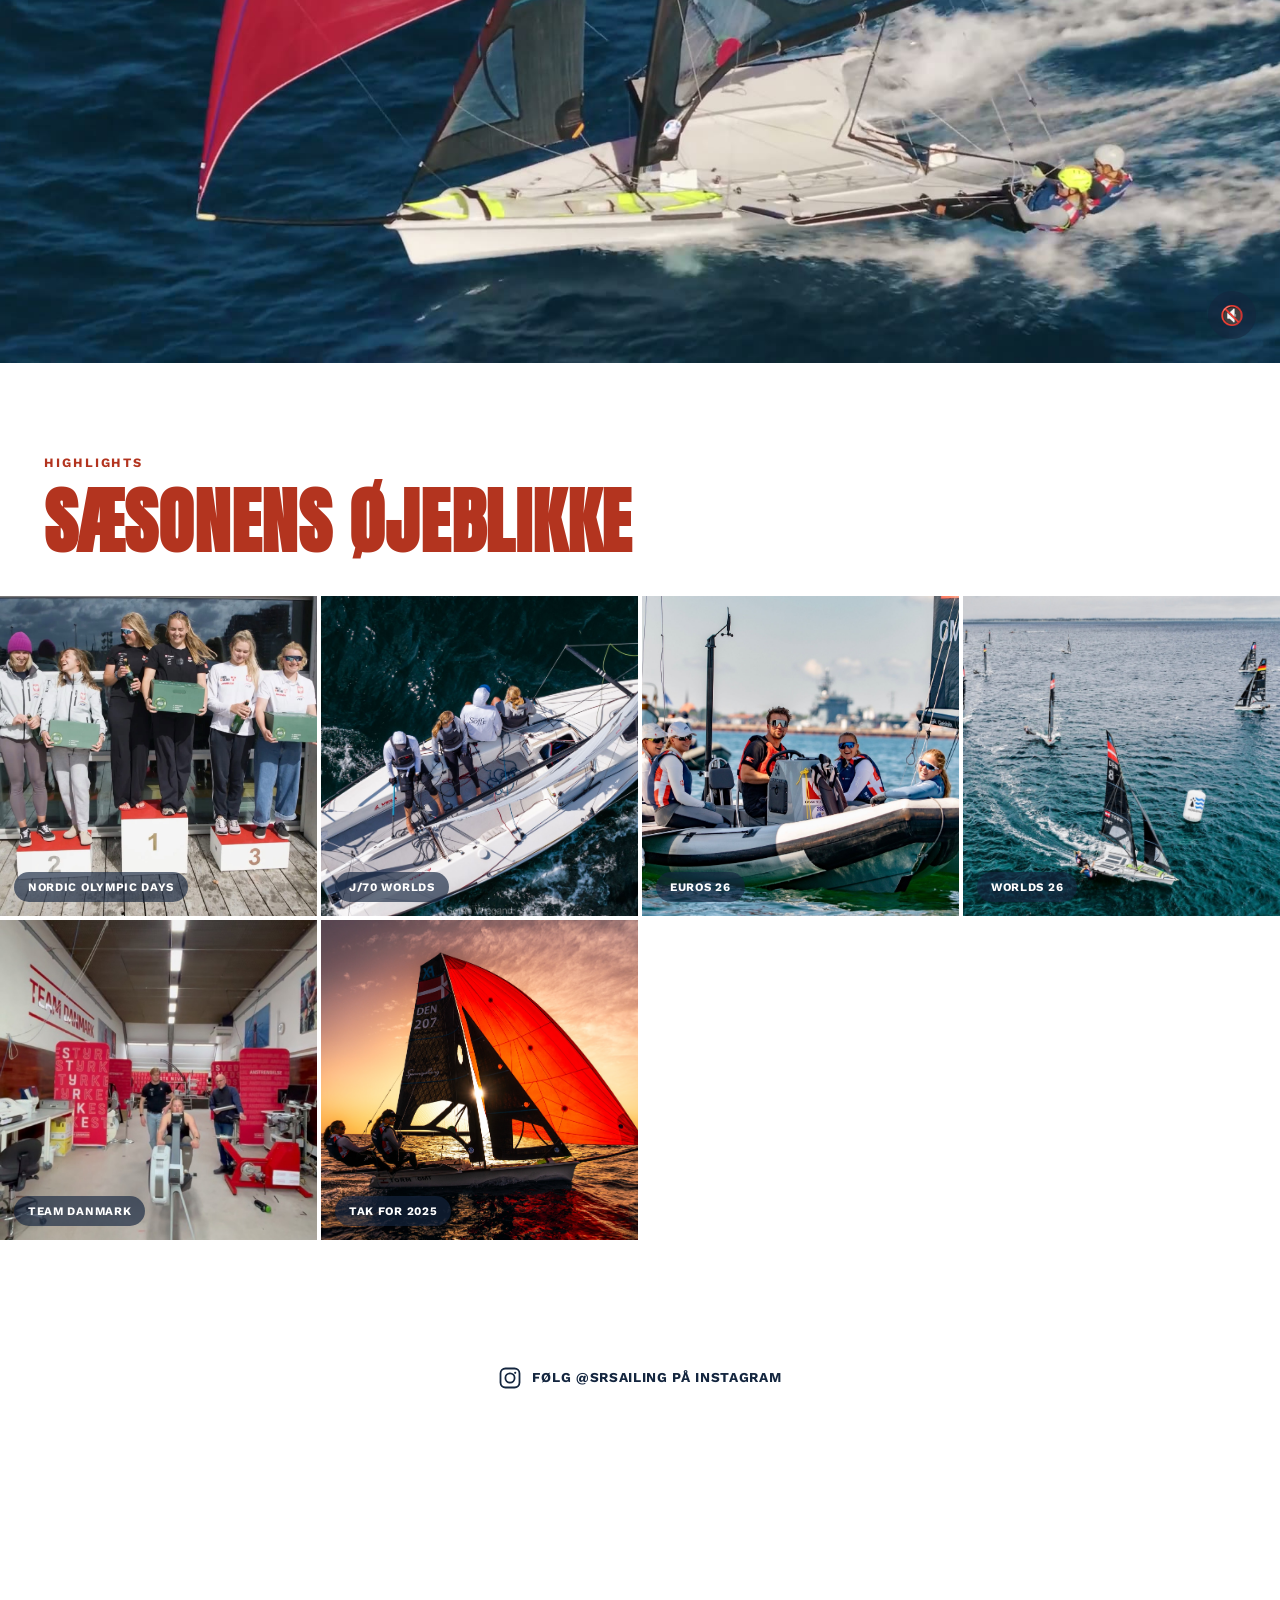
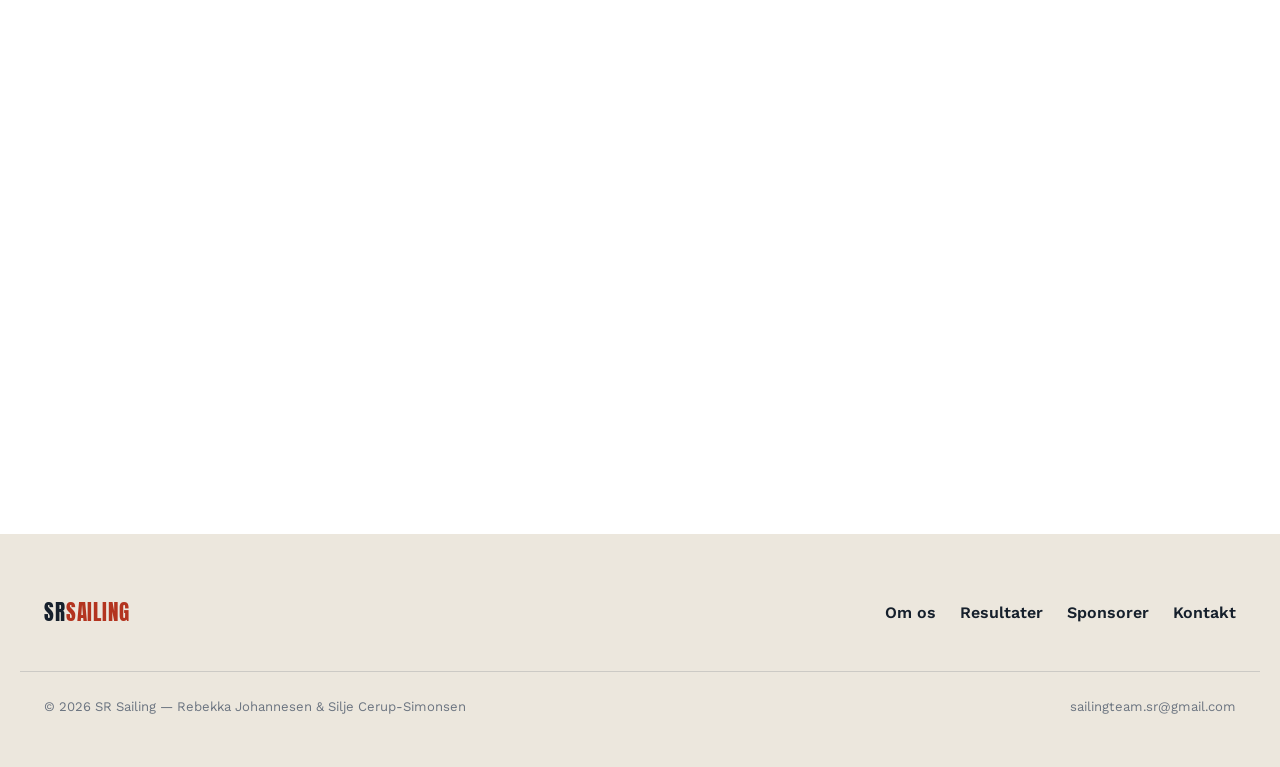
==== commit ecbf8c9f: "Revert homepage highlights heading to a static (non-marquee) title Co-Authored-By: Claude Sonnet 5 <" ====
--- a/index.html
+++ b/index.html
@@ -79,15 +79,7 @@
 <section>
   <div class="container">
     <span class="eyebrow">Highlights</span>
-    <h2 class="sr-only">Sæsonens øjeblikke</h2>
-  </div>
-  <div class="marquee on-light" aria-hidden="true">
-    <div class="marquee-track">
-      <span>Sæsonens øjeblikke</span>
-      <span>Sæsonens øjeblikke</span>
-      <span>Sæsonens øjeblikke</span>
-      <span>Sæsonens øjeblikke</span>
-    </div>
+    <h2 class="big-title" style="color: var(--red);">Sæsonens øjeblikke</h2>
   </div>
   <div class="gallery reveal">
     <a class="gallery-item" href="blog.html#nordic-olympic-days">
--- a/assets/css/style.css
+++ b/assets/css/style.css
@@ -702,7 +702,7 @@
   text-transform: uppercase;
   font-size: clamp(3rem, 10vw, 6.5rem);
   color: var(--white);
-  text-shadow: 0 2px 20px rgba(0,0,0,0.4);
+  text-shadow: 0 2px 6px rgba(0,0,0,0.7), 0 8px 34px rgba(0,0,0,0.55);
   white-space: nowrap;
   padding-right: 60px;
 }
@@ -713,7 +713,7 @@
 }
 
 .marquee.on-light .marquee-track span {
-  color: var(--navy);
+  color: var(--red);
   text-shadow: none;
 }
 
@@ -733,7 +733,7 @@
   background-size: cover;
   background-position: center;
   min-height: 560px;
-  padding: 140px 0 50px;
+  padding: 140px 0 28px;
   overflow: hidden;
   display: flex;
   flex-direction: column;
@@ -744,7 +744,7 @@
   content: "";
   position: absolute;
   inset: 0;
-  background: linear-gradient(180deg, rgba(10,18,30,0.08) 0%, rgba(10,18,30,0.02) 40%, rgba(10,18,30,0.55) 100%);
+  background: linear-gradient(180deg, rgba(10,18,30,0.08) 0%, rgba(10,18,30,0.02) 40%, rgba(10,18,30,0.6) 100%);
 }
 
 .page-hero.with-photo .container {
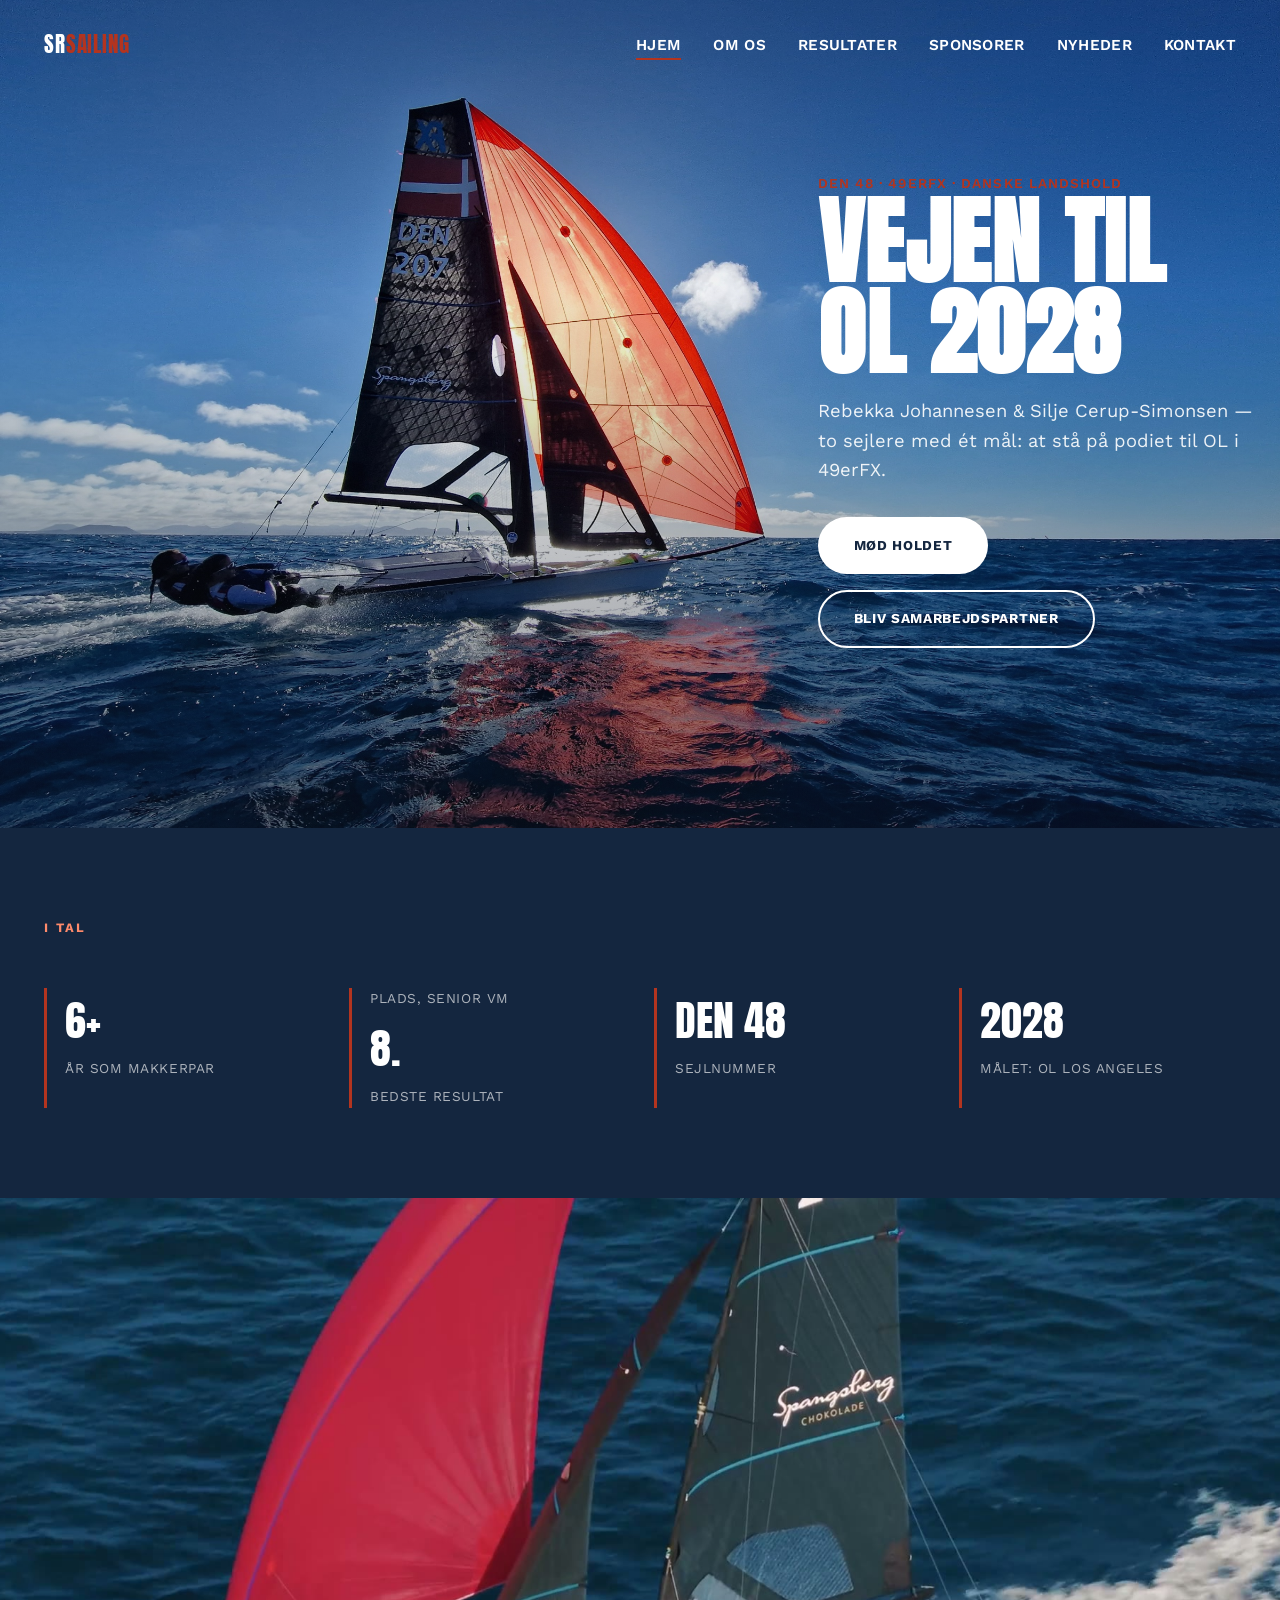
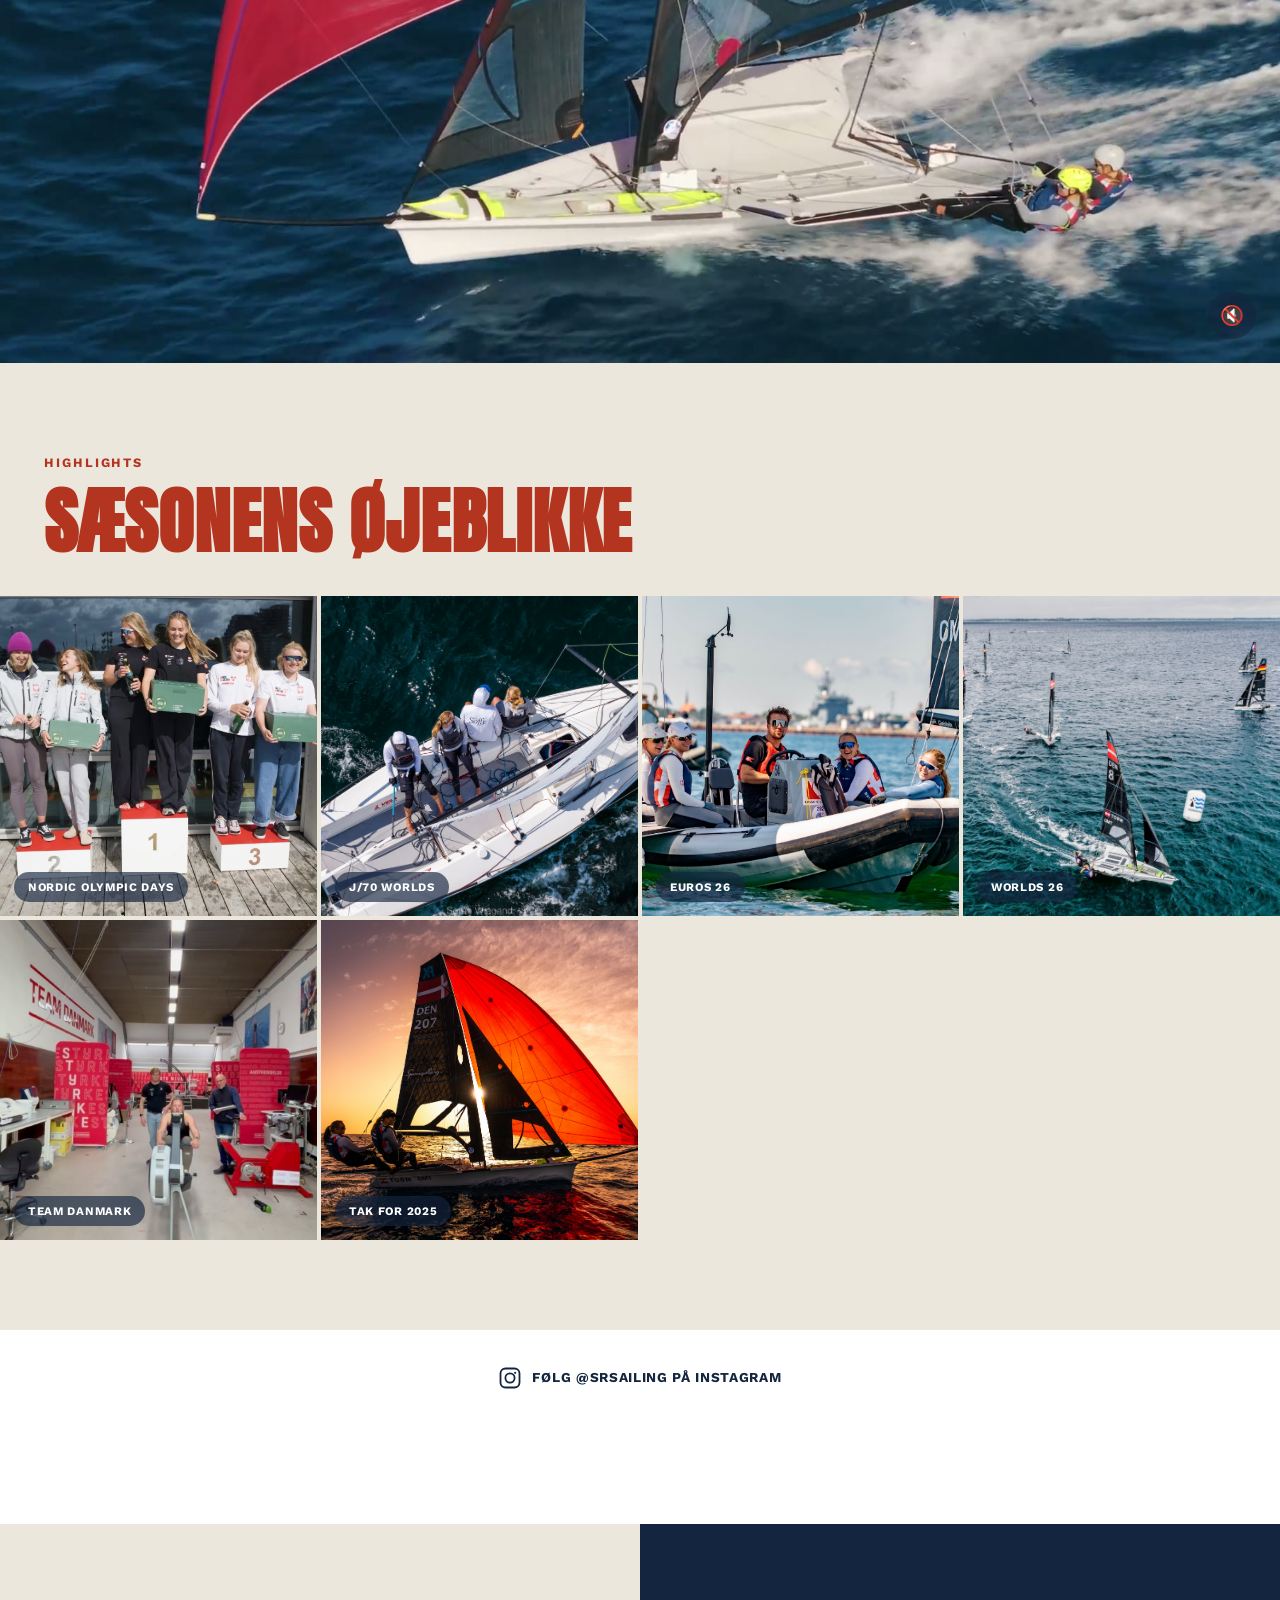
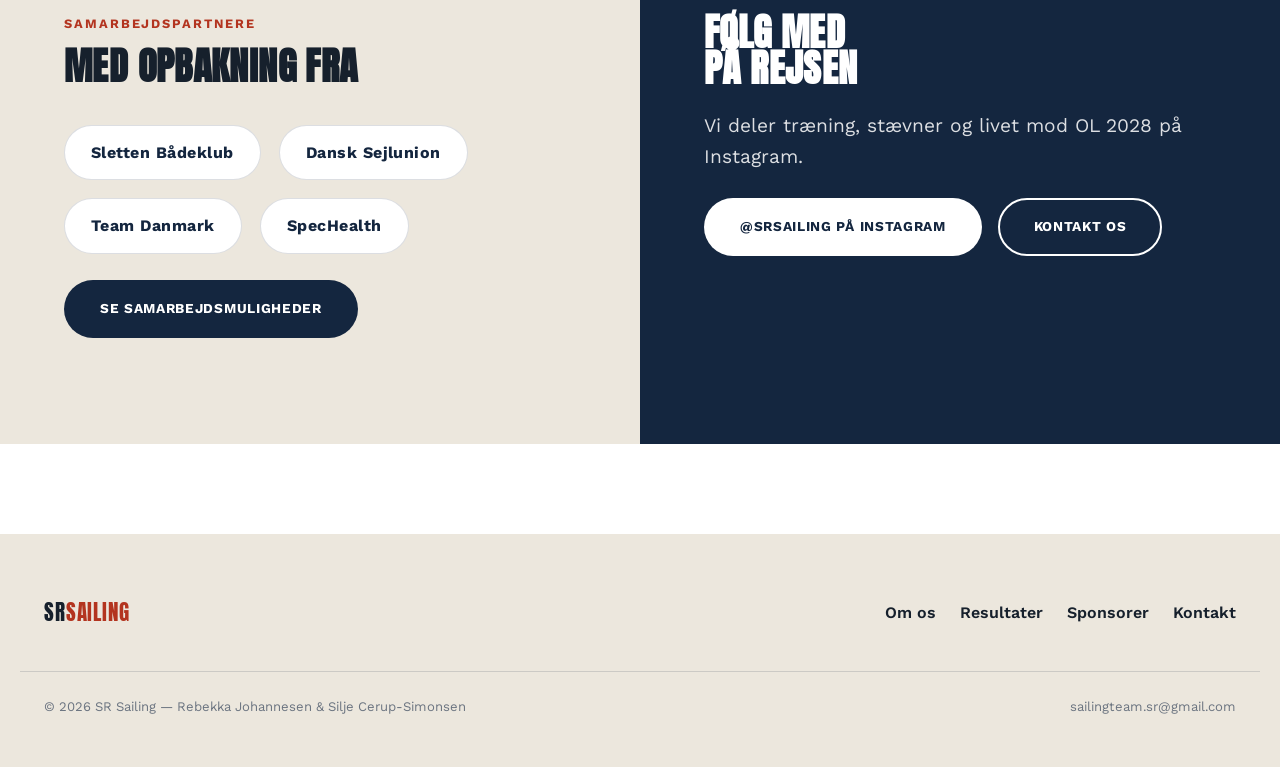
==== commit b9914f5f: "Give highlights section a cream background to match sponsors below Co-Authored-By: Claude Sonnet 5 <" ====
--- a/index.html
+++ b/index.html
@@ -76,7 +76,7 @@
   </script>
 </div>
 
-<section>
+<section class="section-cream">
   <div class="container">
     <span class="eyebrow">Highlights</span>
     <h2 class="big-title" style="color: var(--red);">Sæsonens øjeblikke</h2>
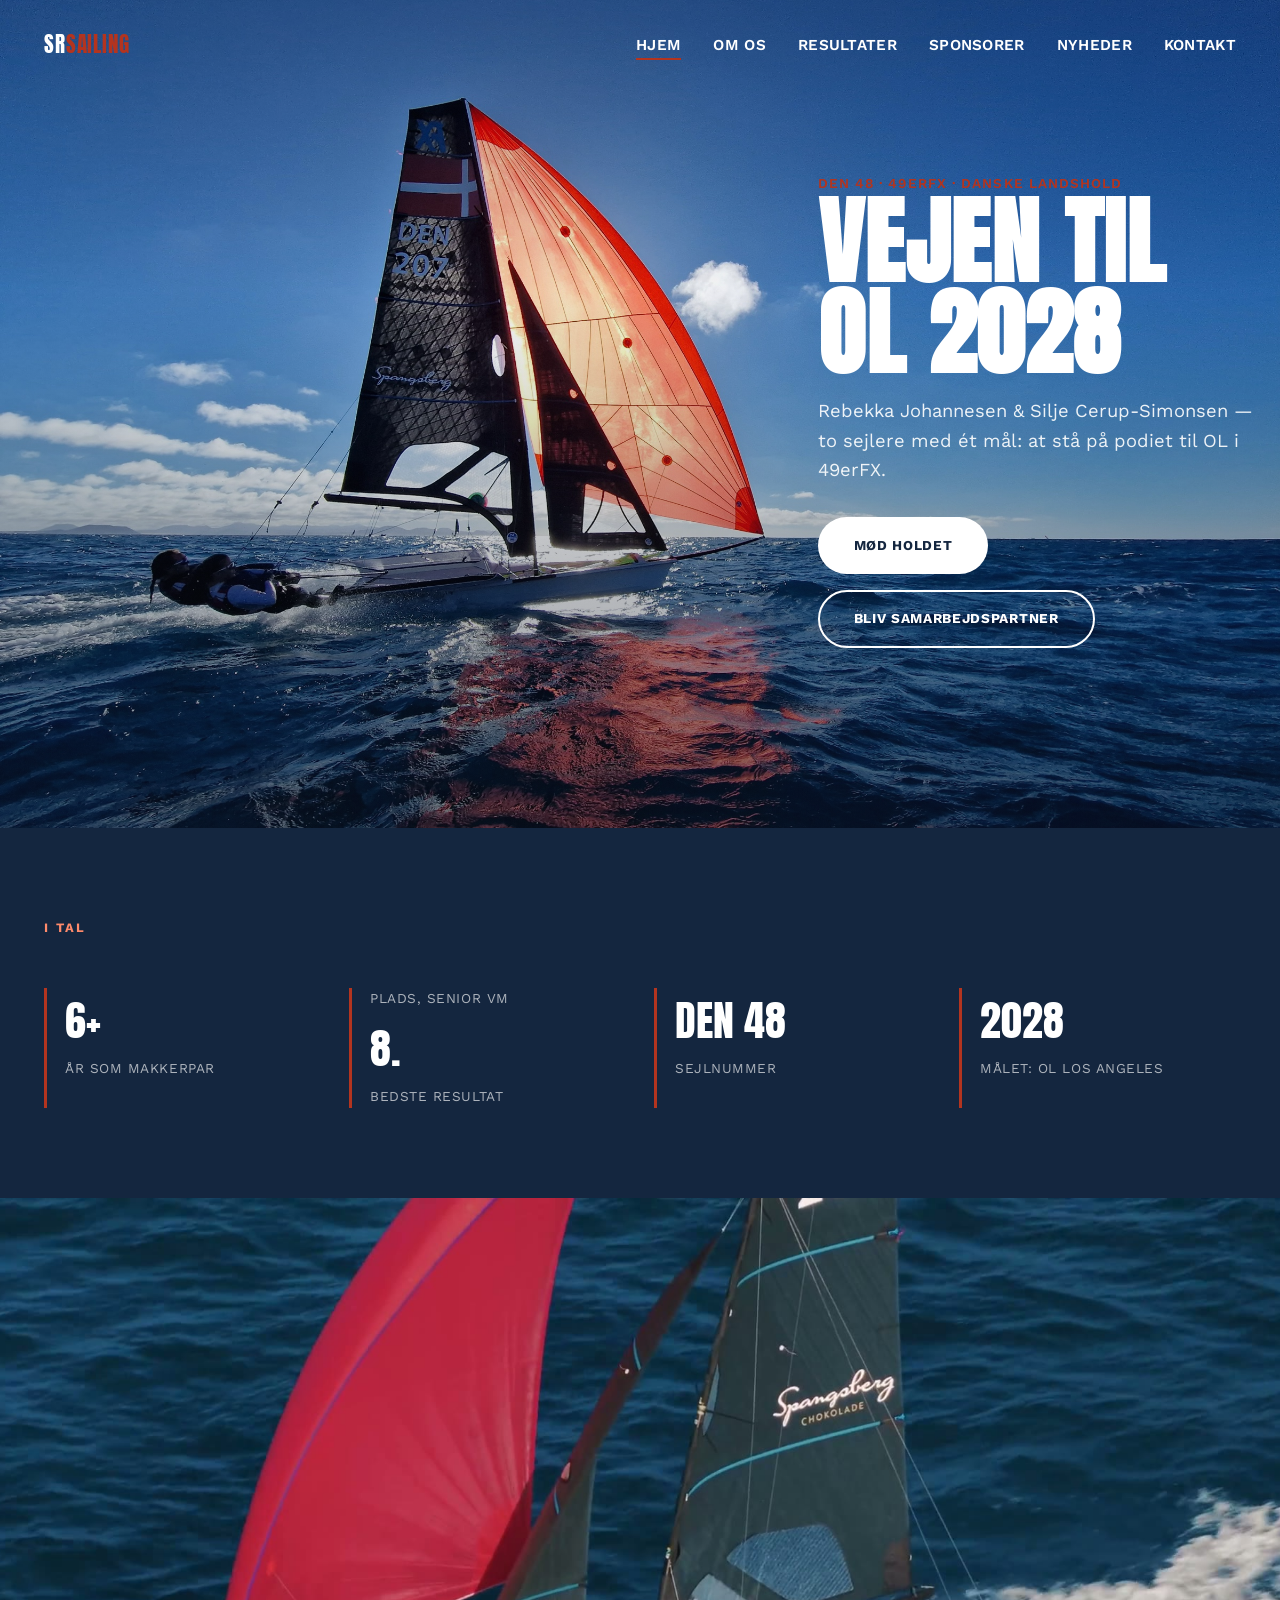
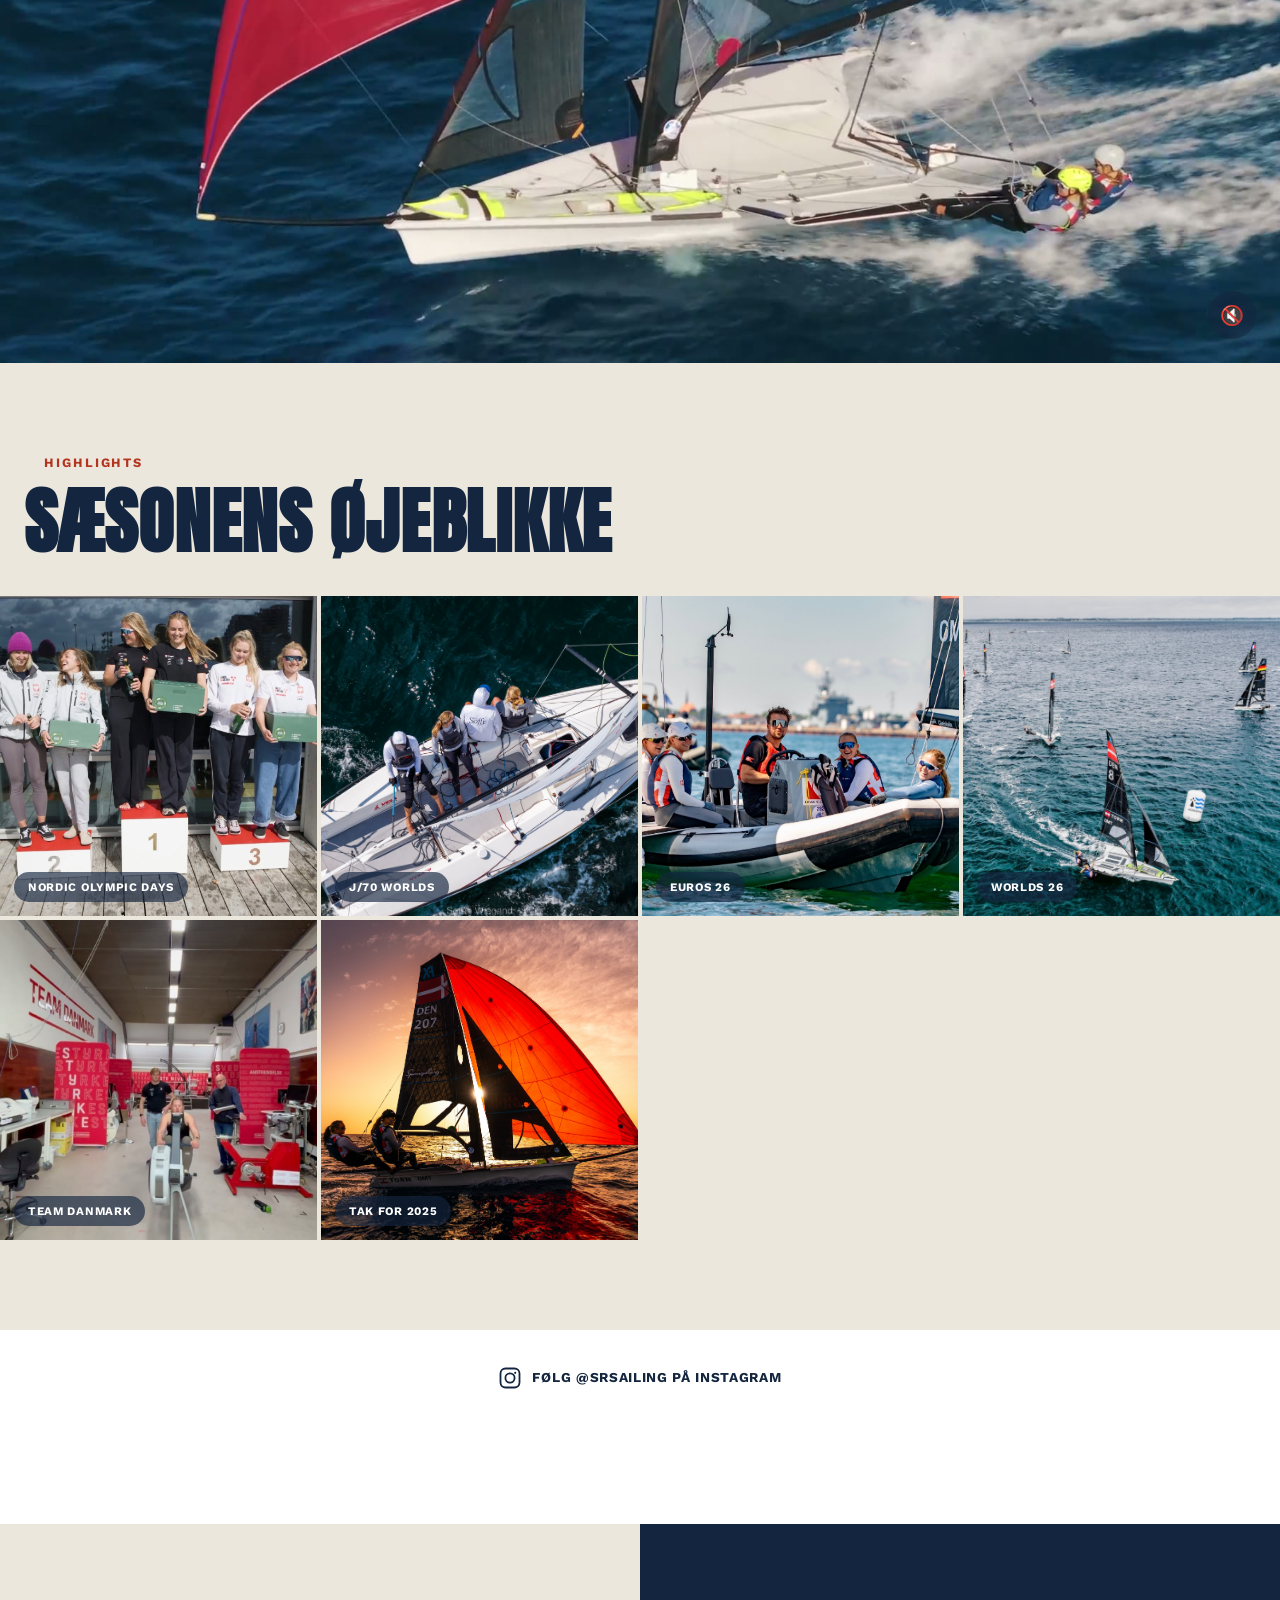
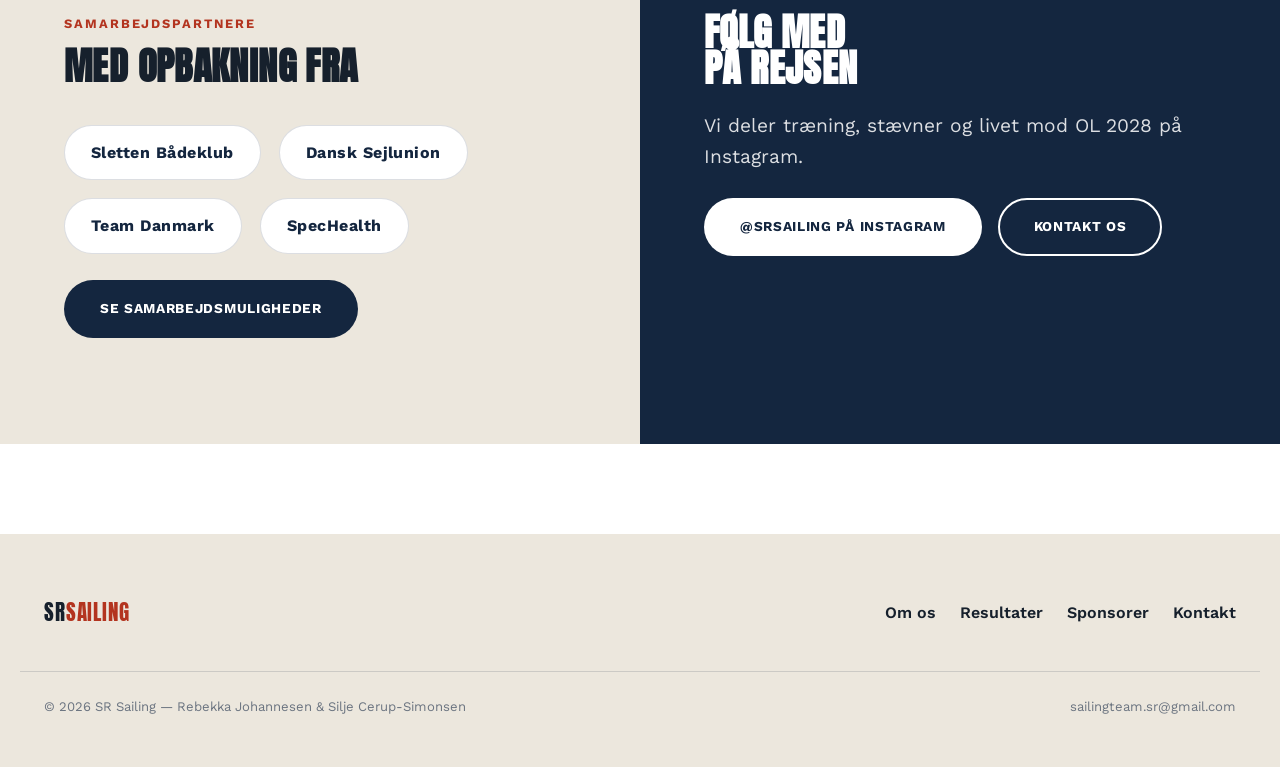
==== commit e7c20c73: "Make highlights heading navy and nudge it left Co-Authored-By: Claude Sonnet 5 <noreply@anthropic.co" ====
--- a/index.html
+++ b/index.html
@@ -79,7 +79,7 @@
 <section class="section-cream">
   <div class="container">
     <span class="eyebrow">Highlights</span>
-    <h2 class="big-title" style="color: var(--red);">Sæsonens øjeblikke</h2>
+    <h2 class="big-title" style="color: var(--navy); margin-left: -20px;">Sæsonens øjeblikke</h2>
   </div>
   <div class="gallery reveal">
     <a class="gallery-item" href="blog.html#nordic-olympic-days">
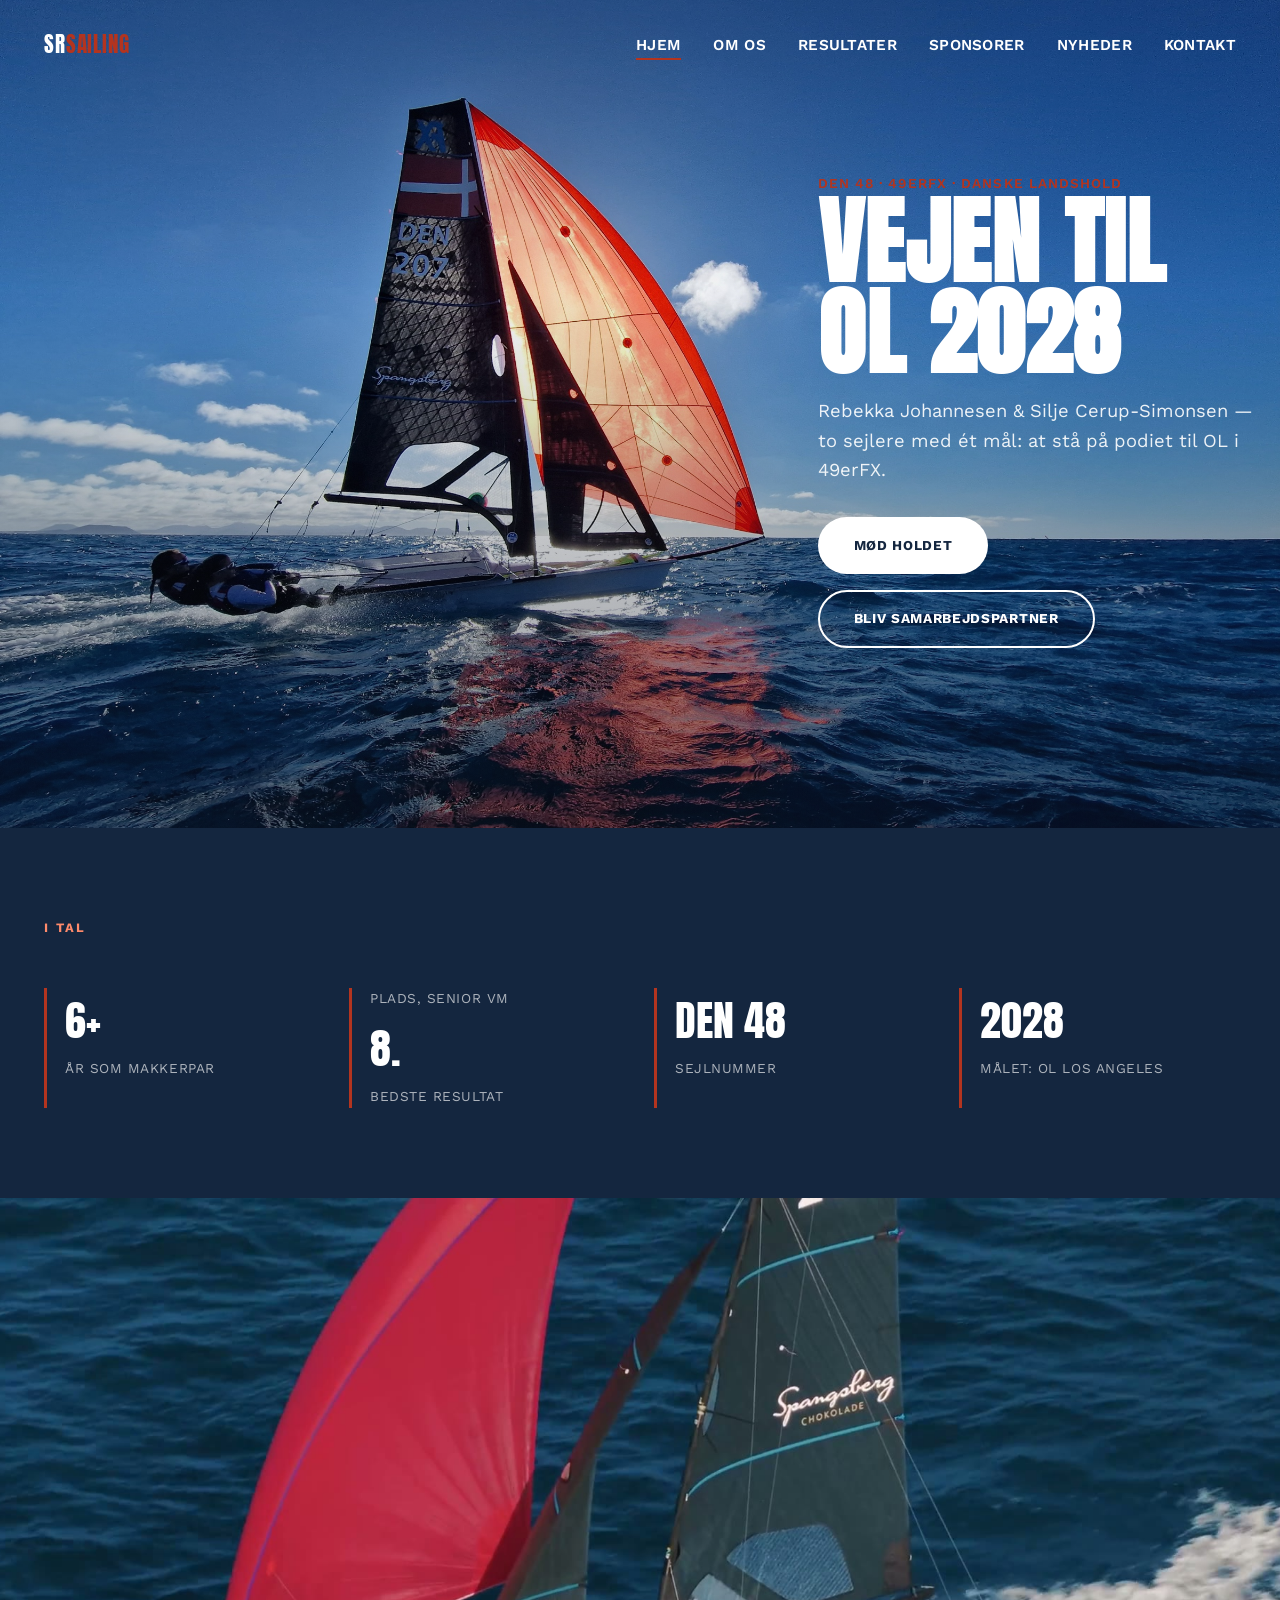
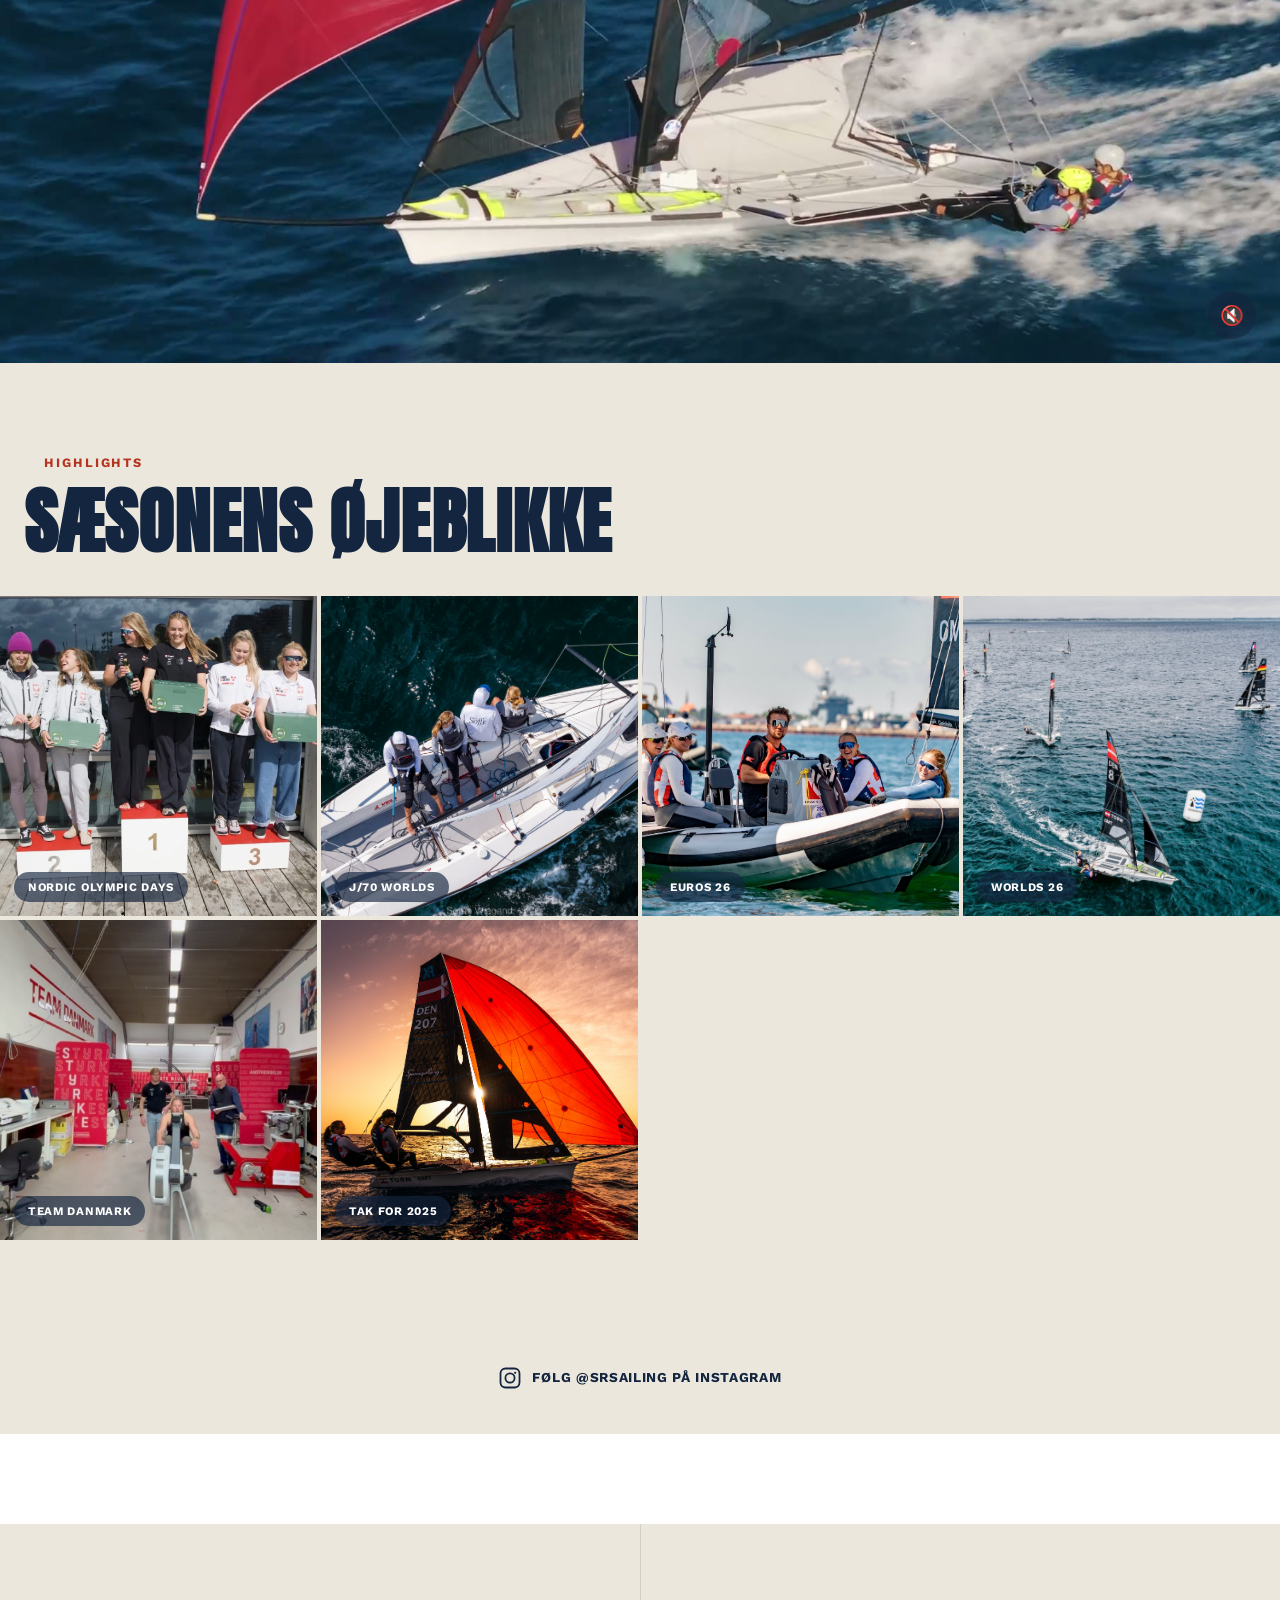
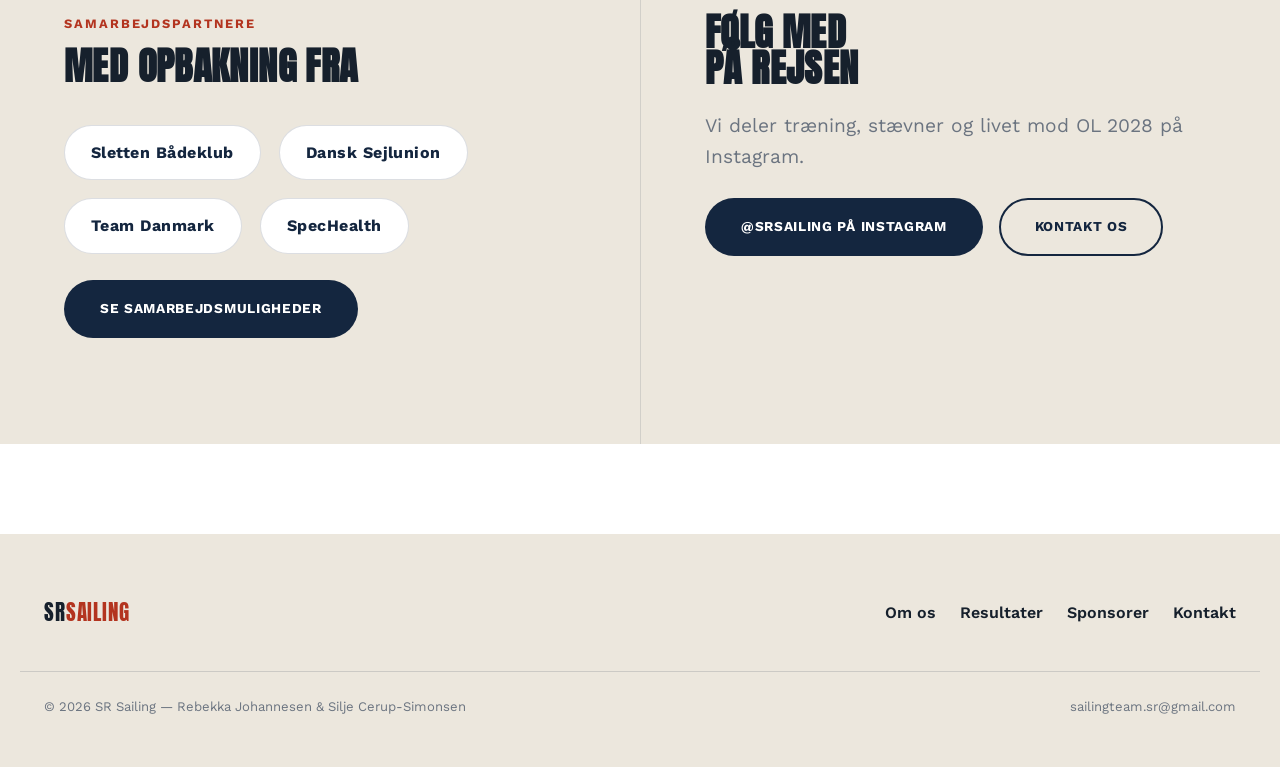
==== commit 297df283: "Make "Følg med på rejsen" box cream instead of navy, add divider Adjusts button styles to work on th" ====
--- a/index.html
+++ b/index.html
@@ -132,12 +132,12 @@
     </div>
     <p style="margin-top: 26px;"><a href="sponsorer.html" class="btn btn-navy">Se samarbejdsmuligheder</a></p>
   </div>
-  <div class="split-cta-col section-navy reveal">
+  <div class="split-cta-col section-cream reveal">
     <h2 class="big-title" style="font-size: clamp(1.8rem, 3.2vw, 2.4rem);">Følg med<br>på rejsen</h2>
-    <p class="lede" style="margin-top: 16px; opacity: 0.85;">Vi deler træning, stævner og livet mod OL 2028 på Instagram.</p>
+    <p class="lede" style="margin-top: 16px; color: var(--muted);">Vi deler træning, stævner og livet mod OL 2028 på Instagram.</p>
     <div class="hero-actions" style="margin-top: 26px;">
-      <a href="https://www.instagram.com/srsailing" target="_blank" rel="noopener" class="btn btn-light">@srsailing på Instagram</a>
-      <a href="kontakt.html" class="btn btn-outline">Kontakt os</a>
+      <a href="https://www.instagram.com/srsailing" target="_blank" rel="noopener" class="btn btn-navy">@srsailing på Instagram</a>
+      <a href="kontakt.html" class="btn btn-outline-dark">Kontakt os</a>
     </div>
   </div>
 </section>
--- a/assets/css/style.css
+++ b/assets/css/style.css
@@ -221,6 +221,9 @@
 .btn-navy { background: var(--navy); color: var(--white); }
 .btn-navy:hover { background: var(--navy-light); }
 
+.btn-outline-dark { border-color: var(--navy); color: var(--navy); }
+.btn-outline-dark:hover { background: var(--navy); color: var(--white); }
+
 .btn-red { background: var(--red); color: var(--white); }
 
 /* ---------- Sections ---------- */
@@ -639,6 +642,17 @@
   padding: 90px clamp(24px, 5vw, 70px);
 }
 
+.split-cta-col + .split-cta-col {
+  border-left: 1px solid rgba(20, 38, 63, 0.12);
+}
+
+@media (max-width: 780px) {
+  .split-cta-col + .split-cta-col {
+    border-left: none;
+    border-top: 1px solid rgba(20, 38, 63, 0.12);
+  }
+}
+
 @media (max-width: 780px) {
   .split-cta {
     grid-template-columns: 1fr;
@@ -648,6 +662,7 @@
 .ig-strip {
   text-align: center;
   padding: 36px 24px;
+  background: var(--cream);
 }
 
 .ig-link {
